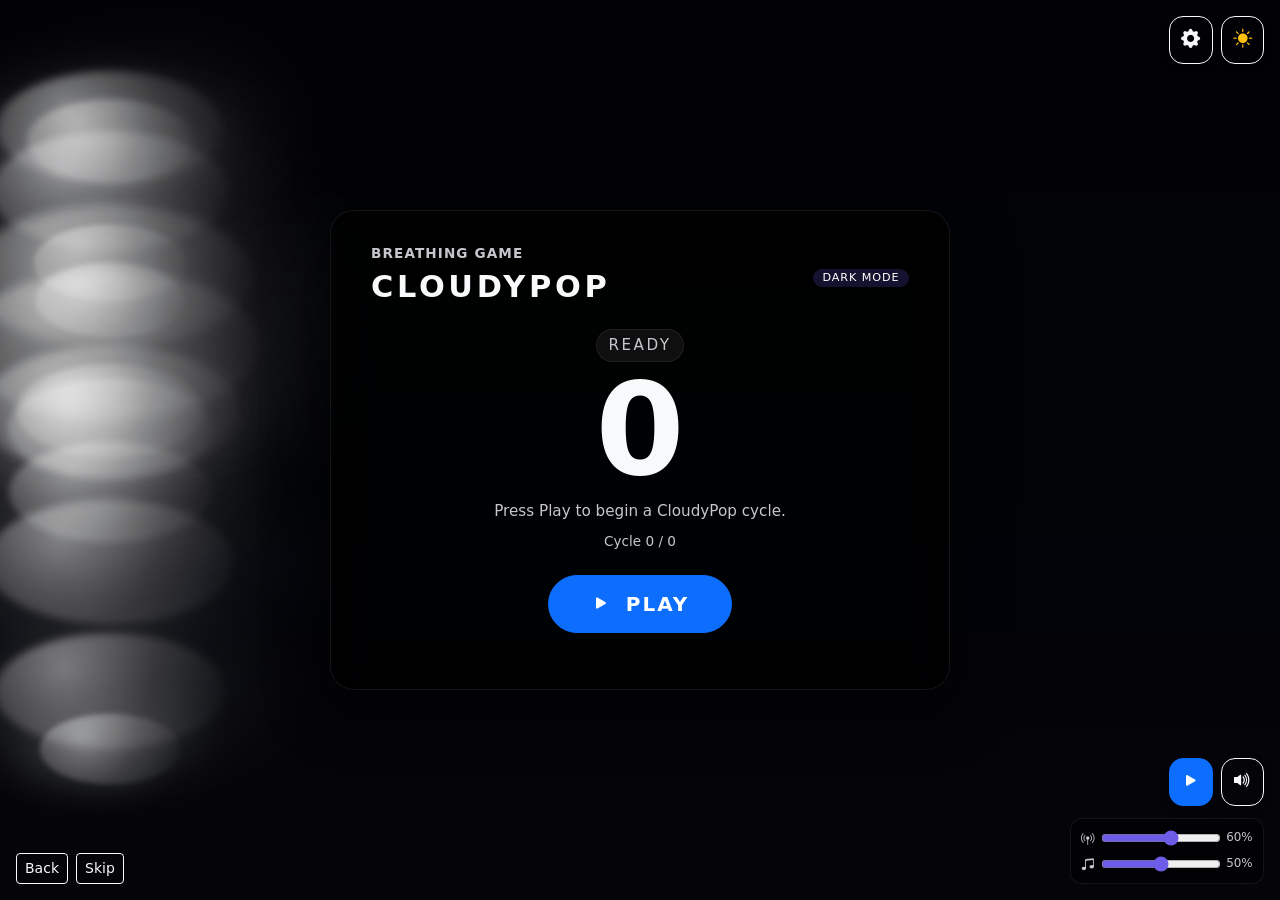
==== index.html @ 249f7a83 "Replace binary icons with SVG" ====
<!DOCTYPE html>
<html lang="en">
<head>
  <meta charset="UTF-8">
  <meta name="viewport" content="width=device-width, initial-scale=1.0">
  <meta name="theme-color" content="#0a0a0f">
  <title>CloudyPop – Breathing Game</title>
  <link rel="manifest" href="manifest.json">
  <link rel="icon" href="icons/icon.svg" type="image/svg+xml">
  <link href="https://cdn.jsdelivr.net/npm/bootstrap@5.3.3/dist/css/bootstrap.min.css" rel="stylesheet">
  <link href="https://cdn.jsdelivr.net/npm/bootstrap-icons@1.11.3/font/bootstrap-icons.css" rel="stylesheet">
  <style>
    :root {
      --bg-dark: #05060c;
      --bg-light: #f7f7fb;
      --card-dark: rgba(0, 0, 0, 0.75);
      --card-light: rgba(255, 255, 255, 0.8);
      --accent: #6c5ce7;
      --accent-soft: rgba(108, 92, 231, 0.18);
      --text-main: #f8f9fa;
      --text-muted: #c6c7ce;
      --shadow: 0 18px 60px rgba(0, 0, 0, 0.55);
      --bg-image: url('https://filebrowser-bg080ow8g44scwgksgks84k0.iconic25snaps.org/files/test/media/atl.png');
    }

    body[data-theme="light"] {
      --bg-dark: var(--bg-light);
      --card-dark: var(--card-light);
      --text-main: #0b0c0f;
      --text-muted: #4b4d56;
      --shadow: 0 18px 60px rgba(0, 0, 0, 0.15);
    }

    body {
      margin: 0;
      padding: 0;
      background: var(--bg-dark);
      color: var(--text-main);
      min-height: 100vh;
      overflow: hidden;
      font-family: system-ui, -apple-system, BlinkMacSystemFont, "Segoe UI", sans-serif;
      position: relative;
      transition: background 0.3s ease, color 0.3s ease;
    }

    body::before {
      content: "";
      position: fixed;
      inset: 0;
      background: var(--bg-dark) center/cover no-repeat;
      background-image: var(--bg-image);
      filter: saturate(1.05);
      opacity: 0.45;
      z-index: 0;
      pointer-events: none;
      transition: opacity 0.4s ease;
    }

    .scrim {
      position: fixed;
      inset: 0;
      background: linear-gradient(180deg, rgba(0, 0, 0, 0.45), rgba(0, 0, 0, 0.2));
      z-index: 1;
      pointer-events: none;
    }

    .cloud-layer { position: fixed; inset: 0; overflow: hidden; z-index: 2; pointer-events: none; }
    .cloud {
      position: absolute;
      width: 220px;
      height: 110px;
      border-radius: 50%;
      background: radial-gradient(circle at 30% 30%, #ffffffee, #ffffff66, #ffffff11);
      filter: blur(4px);
      opacity: 0.5;
      box-shadow: -40px 10px 60px #ffffff33, 40px -5px 80px #ffffff22;
      animation-name: floatCloud;
      animation-timing-function: linear;
      animation-iteration-count: infinite;
    }

    @keyframes floatCloud {
      from { transform: translateX(-30vw) translateY(var(--startY, 0)); }
      to { transform: translateX(130vw) translateY(var(--endY, 0)); }
    }

    .game-wrapper {
      position: relative;
      z-index: 5;
      min-height: 100vh;
      display: flex;
      align-items: center;
      justify-content: center;
      padding: 1.5rem;
    }

    .game-card {
      background: var(--card-dark);
      border-radius: 1.5rem;
      border: 1px solid rgba(255, 255, 255, 0.08);
      padding: 2rem 2.5rem;
      max-width: 620px;
      width: 100%;
      box-shadow: var(--shadow);
      backdrop-filter: blur(14px);
      transition: background 0.3s ease, border-color 0.3s ease, box-shadow 0.3s ease;
    }

    .game-title { font-weight: 700; letter-spacing: 0.08em; text-transform: uppercase; font-size: 0.85rem; color: var(--text-muted); }
    .game-logo { font-size: 1.9rem; font-weight: 800; letter-spacing: 0.12em; text-transform: uppercase; }

    .badge-soft { background: var(--accent-soft); color: #fff; border-radius: 999px; padding: 0.15rem 0.6rem; font-size: 0.7rem; text-transform: uppercase; letter-spacing: 0.08em; }

    .main-display { margin: 1.25rem 0 1.5rem; text-align: center; }
    .phase-label { font-size: 0.95rem; letter-spacing: 0.16em; text-transform: uppercase; color: var(--text-muted); }
    .phase-label span { display: inline-block; padding: 0.25rem 0.75rem; border-radius: 999px; background: rgba(255, 255, 255, 0.06); border: 1px solid rgba(255, 255, 255, 0.08); }
    .timer-value { font-size: 8rem; font-weight: 800; line-height: 1; margin-top: 0.2rem; }
    .status-text { font-size: 0.95rem; color: var(--text-muted); margin-top: 0.35rem; min-height: 1.4em; }
    .cycle-counter { font-size: 0.85rem; color: var(--text-muted); }

    .center-play-btn { margin-top: 1.5rem; }
    .center-play-btn .btn-lg { padding: 0.8rem 2.6rem; font-weight: 600; letter-spacing: 0.1em; text-transform: uppercase; border-radius: 999px; }

    .top-right-controls, .bottom-right-controls { position: fixed; z-index: 30; right: 1rem; display: flex; align-items: center; gap: 0.5rem; }
    .top-right-controls { top: 1rem; }
    .bottom-right-controls { bottom: 1rem; flex-direction: column; align-items: flex-end; gap: 0.75rem; }
    .bottom-buttons { display: flex; gap: 0.5rem; }
    .bottom-left-controls { position: fixed; z-index: 30; left: 1rem; bottom: 1rem; display: flex; gap: 0.5rem; }

    .icon-btn { border-radius: 14px; border-width: 1px; padding: 0.55rem 0.7rem; display: inline-flex; align-items: center; justify-content: center; font-size: 1.05rem; box-shadow: 0 4px 12px rgba(0, 0, 0, 0.15); }
    .icon-btn .bi { font-size: 1.2rem; }

    .slider-stack { display: flex; flex-direction: column; gap: 0.35rem; background: rgba(0, 0, 0, 0.35); border: 1px solid rgba(255, 255, 255, 0.08); padding: 0.55rem 0.65rem; border-radius: 12px; backdrop-filter: blur(10px); }
    .slider-row { display: flex; align-items: center; gap: 0.35rem; color: var(--text-muted); font-size: 0.85rem; }
    .slider-row input[type="range"] { width: 120px; accent-color: var(--accent); }

    .settings-label { font-size: 0.9rem; color: var(--text-muted); font-weight: 600; }
    .form-text { font-size: 0.8rem; color: var(--text-muted); }

    .section-card { border: 1px solid rgba(255, 255, 255, 0.08); border-radius: 12px; padding: 1rem; background: rgba(255, 255, 255, 0.03); }
    .section-card h6 { letter-spacing: 0.08em; text-transform: uppercase; font-size: 0.8rem; color: var(--text-muted); }

    .game-over-text { font-size: 1.2rem; font-weight: 600; margin-top: 0.5rem; }

    @media (max-width: 576px) {
      .game-card { padding: 1.5rem 1.2rem; }
      .timer-value { font-size: 5.2rem; }
      .bottom-right-controls { right: 0.5rem; bottom: 0.5rem; }
      .top-right-controls { right: 0.5rem; top: 0.5rem; }
    }
  </style>
</head>
<body data-theme="dark">
  <div class="scrim"></div>
  <div class="cloud-layer" id="cloudLayer"></div>

  <div class="top-right-controls">
    <button class="btn btn-outline-light btn-sm icon-btn" id="settingsButton" data-bs-toggle="modal" data-bs-target="#settingsModal" aria-label="Settings">
      <i class="bi bi-gear-fill"></i>
    </button>
    <button class="btn btn-outline-light btn-sm icon-btn" id="themeToggle" aria-label="Toggle theme">
      <i class="bi bi-moon-fill" id="themeToggleIcon"></i>
    </button>
  </div>

  <div class="bottom-right-controls">
    <div class="bottom-buttons">
      <button class="btn btn-primary btn-sm icon-btn" id="playPauseButton" aria-label="Play or pause">
        <i class="bi bi-play-fill" id="playPauseIcon"></i>
      </button>
      <button class="btn btn-outline-light btn-sm icon-btn" id="muteButton" aria-label="Mute">
        <i class="bi bi-volume-up-fill" id="muteIcon"></i>
      </button>
    </div>
    <div class="slider-stack">
      <div class="slider-row">
        <i class="bi bi-broadcast-pin"></i>
        <input type="range" min="0" max="100" value="60" id="sfxSlider" aria-label="Sound effects volume">
        <span class="small" id="sfxLabel">60%</span>
      </div>
      <div class="slider-row">
        <i class="bi bi-music-note-beamed"></i>
        <input type="range" min="0" max="100" value="50" id="musicSlider" aria-label="Music volume">
        <span class="small" id="musicLabel">50%</span>
      </div>
    </div>
  </div>

  <div class="bottom-left-controls">
    <button class="btn btn-outline-light btn-sm" id="backButton" aria-label="Go back">Back</button>
    <button class="btn btn-outline-light btn-sm" id="skipButton" aria-label="Skip">Skip</button>
  </div>

  <div class="game-wrapper">
    <div class="game-card">
      <div class="d-flex justify-content-between align-items-center">
        <div>
          <div class="game-title">Breathing Game</div>
          <div class="game-logo">CloudyPop</div>
        </div>
        <div class="text-end">
          <span class="badge-soft" id="themeStatus">Dark Mode</span>
        </div>
      </div>

      <div class="main-display">
        <div class="phase-label mb-1">
          <span id="phaseLabel">Ready</span>
        </div>
        <div class="timer-value" id="timerValue">0</div>
        <div class="status-text" id="statusText">Press Play to begin a CloudyPop cycle.</div>
        <div class="cycle-counter mt-2">
          Cycle <span id="cycleCurrent">0</span> / <span id="cycleTotal">0</span>
        </div>

        <div class="center-play-btn" id="centerPlayContainer">
          <button class="btn btn-primary btn-lg" id="centerPlayButton">
            <i class="bi bi-play-fill me-1"></i> Play
          </button>
        </div>

        <div id="gameOverContainer" class="mt-3 d-none text-center">
          <div class="game-over-text">Game Over – Max cycles reached.</div>
          <button class="btn btn-outline-light btn-sm mt-2" id="restartButton">
            <i class="bi bi-arrow-repeat me-1"></i> Restart
          </button>
        </div>
      </div>
    </div>
  </div>

  <div class="modal fade" id="settingsModal" tabindex="-1" aria-hidden="true">
    <div class="modal-dialog modal-dialog-centered modal-lg">
      <div class="modal-content bg-dark text-light">
        <div class="modal-header border-secondary">
          <h5 class="modal-title">
            <i class="bi bi-sliders me-2"></i> CloudyPop Settings
          </h5>
          <button type="button" class="btn-close btn-close-white" data-bs-dismiss="modal" aria-label="Close"></button>
        </div>
        <div class="modal-body">
          <form id="settingsForm" class="vstack gap-3">
            <div class="section-card">
              <h6 class="mb-3">Time Control</h6>
              <div class="row g-3">
                <div class="col-md-6">
                  <div class="settings-label mb-1">Inhale (seconds)</div>
                  <div class="d-flex align-items-center gap-2">
                    <input type="range" min="1" max="20" value="4" class="form-range" id="inhaleMin">
                    <small class="text-muted">Min: <span id="inhaleMinVal">4</span>s</small>
                  </div>
                  <div class="d-flex align-items-center gap-2">
                    <input type="range" min="1" max="30" value="6" class="form-range" id="inhaleMax">
                    <small class="text-muted">Max: <span id="inhaleMaxVal">6</span>s</small>
                  </div>
                </div>
                <div class="col-md-6">
                  <div class="settings-label mb-1">Hold (seconds)</div>
                  <div class="d-flex align-items-center gap-2">
                    <input type="range" min="1" max="20" value="4" class="form-range" id="holdMin">
                    <small class="text-muted">Min: <span id="holdMinVal">4</span>s</small>
                  </div>
                  <div class="d-flex align-items-center gap-2">
                    <input type="range" min="1" max="30" value="6" class="form-range" id="holdMax">
                    <small class="text-muted">Max: <span id="holdMaxVal">6</span>s</small>
                  </div>
                </div>
                <div class="col-md-6">
                  <div class="settings-label mb-1">Exhale (seconds)</div>
                  <div class="d-flex align-items-center gap-2">
                    <input type="range" min="1" max="30" value="4" class="form-range" id="exhaleMin">
                    <small class="text-muted">Min: <span id="exhaleMinVal">4</span>s</small>
                  </div>
                  <div class="d-flex align-items-center gap-2">
                    <input type="range" min="1" max="40" value="8" class="form-range" id="exhaleMax">
                    <small class="text-muted">Max: <span id="exhaleMaxVal">8</span>s</small>
                  </div>
                </div>
                <div class="col-md-6">
                  <div class="settings-label mb-1">Break / Rest (seconds)</div>
                  <div class="d-flex align-items-center gap-2">
                    <input type="range" min="0" max="20" value="3" class="form-range" id="breakMin">
                    <small class="text-muted">Min: <span id="breakMinVal">3</span>s</small>
                  </div>
                  <div class="d-flex align-items-center gap-2">
                    <input type="range" min="0" max="30" value="6" class="form-range" id="breakMax">
                    <small class="text-muted">Max: <span id="breakMaxVal">6</span>s</small>
                  </div>
                </div>
                <div class="col-md-6">
                  <div class="settings-label mb-1">Session start delay (seconds)</div>
                  <div class="d-flex align-items-center gap-2">
                    <input type="range" min="0" max="15" value="1" class="form-range" id="delayMin">
                    <small class="text-muted">Min: <span id="delayMinVal">1</span>s</small>
                  </div>
                  <div class="d-flex align-items-center gap-2">
                    <input type="range" min="0" max="20" value="3" class="form-range" id="delayMax">
                    <small class="text-muted">Max: <span id="delayMaxVal">3</span>s</small>
                  </div>
                </div>
              </div>
            </div>

            <div class="section-card">
              <h6 class="mb-3">Cycle Control</h6>
              <div class="settings-label mb-1">Number of cycles</div>
              <div class="d-flex align-items-center gap-2">
                <input type="range" min="1" max="30" value="5" class="form-range" id="cycles">
                <strong><span id="cyclesVal">5</span></strong>
              </div>
            </div>

            <div class="section-card">
              <h6 class="mb-3">Page Control</h6>
              <div class="row g-3">
                <div class="col-md-4">
                  <div class="settings-label mb-1">Background color</div>
                  <input type="color" class="form-control form-control-color" id="backgroundColor" value="#05060c">
                </div>
                <div class="col-md-4">
                  <div class="settings-label mb-1">Accent color</div>
                  <input type="color" class="form-control form-control-color" id="accentColor" value="#6c5ce7">
                </div>
                <div class="col-md-4">
                  <div class="settings-label mb-1">Background image URL</div>
                  <input type="url" class="form-control form-control-sm" id="backgroundImage" placeholder="https://...">
                </div>
                <div class="col-md-6">
                  <div class="settings-label mb-1">Upload background image</div>
                  <input type="file" class="form-control form-control-sm" id="backgroundUpload" accept="image/*">
                  <div class="form-text">Stores locally so your image is remembered.</div>
                </div>
                <div class="col-md-6">
                  <div class="form-check form-switch mt-4">
                    <input class="form-check-input" type="checkbox" role="switch" id="keepAwake">
                    <label class="form-check-label" for="keepAwake">Keep screen awake during play</label>
                  </div>
                </div>
              </div>
            </div>

            <div class="section-card">
              <h6 class="mb-3">Music & Audio</h6>
              <div class="row g-3">
                <div class="col-md-6">
                  <div class="settings-label mb-1">Select soundtrack</div>
                  <select class="form-select form-select-sm" id="musicSelect">
                    <option value="track1">Tech 1</option>
                    <option value="track2">Tech 2</option>
                    <option value="track3">Tech 3</option>
                    <option value="track4">Tech 4</option>
                    <option value="link">Custom link</option>
                    <option value="upload">Upload audio</option>
                  </select>
                  <div class="mt-2 d-none" id="musicLinkWrapper">
                    <input type="url" class="form-control form-control-sm" id="musicLink" placeholder="https://example.com/song.mp3">
                  </div>
                  <div class="mt-2 d-none" id="musicUploadWrapper">
                    <input type="file" class="form-control form-control-sm" id="musicUpload" accept="audio/*">
                  </div>
                </div>
                <div class="col-md-6">
                  <div class="settings-label mb-1">Volumes</div>
                  <div class="mb-2">
                    <label class="form-label small">Sound effects</label>
                    <input type="range" min="0" max="100" value="60" class="form-range" id="sfxVolume">
                  </div>
                  <div>
                    <label class="form-label small">Music</label>
                    <input type="range" min="0" max="100" value="50" class="form-range" id="musicVolume">
                  </div>
                </div>
              </div>
            </div>
          </form>
        </div>
        <div class="modal-footer border-secondary">
          <span id="settingsError" class="text-danger me-auto small"></span>
          <button type="button" class="btn btn-outline-light btn-sm" data-bs-dismiss="modal">Close</button>
          <button type="button" class="btn btn-primary btn-sm" id="saveSettingsButton">
            <i class="bi bi-check2-circle me-1"></i> Save
          </button>
        </div>
      </div>
    </div>
  </div>

  <script src="https://cdn.jsdelivr.net/npm/bootstrap@5.3.3/dist/js/bootstrap.bundle.min.js"></script>
  <script>
    const STORAGE_KEY = 'cloudyPopSettings.v2';
    const DEFAULTS = {
      inhaleMin: 4,
      inhaleMax: 6,
      holdMin: 4,
      holdMax: 6,
      exhaleMin: 4,
      exhaleMax: 8,
      breakMin: 3,
      breakMax: 6,
      delayMin: 1,
      delayMax: 3,
      cycles: 5,
      theme: 'dark',
      backgroundColor: '#05060c',
      accentColor: '#6c5ce7',
      backgroundImage: 'https://filebrowser-bg080ow8g44scwgksgks84k0.iconic25snaps.org/files/test/media/atl.png',
      musicChoice: 'track1',
      musicLink: '',
      sfxVolume: 60,
      musicVolume: 50,
      keepAwake: false
    };

    const TRACKS = {
      track1: 'https://filebrowser-bg080ow8g44scwgksgks84k0.iconic25snaps.org/files/test/media/tech1.mp3',
      track2: 'https://filebrowser-bg080ow8g44scwgksgks84k0.iconic25snaps.org/files/test/media/tech2.mp3',
      track3: 'https://filebrowser-bg080ow8g44scwgksgks84k0.iconic25snaps.org/files/test/media/tech3.mp3',
      track4: 'https://filebrowser-bg080ow8g44scwgksgks84k0.iconic25snaps.org/files/test/media/tech4.mp3'
    };

    const state = {
      isPlaying: false,
      isPaused: false,
      currentStage: null,
      currentCycle: 0,
      timeLeft: 0,
      timerId: null,
      wheelTimerId: null,
      muted: false,
      settings: { ...DEFAULTS },
      musicAudio: new Audio(),
      wakeLock: null,
      phaseHistory: []
    };

    const el = (id) => document.getElementById(id);
    const phaseLabelEl = el('phaseLabel');
    const timerValueEl = el('timerValue');
    const statusTextEl = el('statusText');
    const cycleCurrentEl = el('cycleCurrent');
    const cycleTotalEl = el('cycleTotal');
    const centerPlayContainerEl = el('centerPlayContainer');
    const centerPlayButtonEl = el('centerPlayButton');
    const gameOverContainerEl = el('gameOverContainer');
    const restartButtonEl = el('restartButton');
    const playPauseButtonEl = el('playPauseButton');
    const playPauseIconEl = el('playPauseIcon');
    const muteButtonEl = el('muteButton');
    const muteIconEl = el('muteIcon');
    const skipButtonEl = el('skipButton');
    const backButtonEl = el('backButton');
    const settingsErrorEl = el('settingsError');
    const themeToggleEl = el('themeToggle');
    const themeToggleIconEl = el('themeToggleIcon');
    const themeStatusEl = el('themeStatus');
    const sfxSliderEl = el('sfxSlider');
    const musicSliderEl = el('musicSlider');
    const sfxLabelEl = el('sfxLabel');
    const musicLabelEl = el('musicLabel');

    const inhaleMinEl = el('inhaleMin');
    const inhaleMaxEl = el('inhaleMax');
    const holdMinEl = el('holdMin');
    const holdMaxEl = el('holdMax');
    const exhaleMinEl = el('exhaleMin');
    const exhaleMaxEl = el('exhaleMax');
    const breakMinEl = el('breakMin');
    const breakMaxEl = el('breakMax');
    const delayMinEl = el('delayMin');
    const delayMaxEl = el('delayMax');
    const cyclesEl = el('cycles');
    const inhaleMinValEl = el('inhaleMinVal');
    const inhaleMaxValEl = el('inhaleMaxVal');
    const holdMinValEl = el('holdMinVal');
    const holdMaxValEl = el('holdMaxVal');
    const exhaleMinValEl = el('exhaleMinVal');
    const exhaleMaxValEl = el('exhaleMaxVal');
    const breakMinValEl = el('breakMinVal');
    const breakMaxValEl = el('breakMaxVal');
    const delayMinValEl = el('delayMinVal');
    const delayMaxValEl = el('delayMaxVal');
    const cyclesValEl = el('cyclesVal');
    const backgroundColorEl = el('backgroundColor');
    const accentColorEl = el('accentColor');
    const backgroundImageEl = el('backgroundImage');
    const backgroundUploadEl = el('backgroundUpload');
    const keepAwakeEl = el('keepAwake');
    const musicSelectEl = el('musicSelect');
    const musicLinkWrapperEl = el('musicLinkWrapper');
    const musicUploadWrapperEl = el('musicUploadWrapper');
    const musicLinkEl = el('musicLink');
    const musicUploadEl = el('musicUpload');

    const saveSettingsButtonEl = el('saveSettingsButton');

    function randint(min, max) {
      min = Math.floor(min);
      max = Math.floor(max);
      if (max < min) [min, max] = [max, min];
      return Math.floor(Math.random() * (max - min + 1)) + min;
    }

    function setPhaseLabel(text) { phaseLabelEl.textContent = text; }
    function setTimerValue(val) { timerValueEl.textContent = val; }
    function setStatus(text) { statusTextEl.textContent = text; }

    function clearTimers() {
      if (state.timerId) { clearInterval(state.timerId); state.timerId = null; }
      if (state.wheelTimerId) { clearInterval(state.wheelTimerId); state.wheelTimerId = null; }
    }

    function playBeep() {
      if (state.muted || state.settings.sfxVolume === 0) return;
      try {
        if (!playBeep.audioCtx) { playBeep.audioCtx = new (window.AudioContext || window.webkitAudioContext)(); }
        const ctx = playBeep.audioCtx;
        const osc = ctx.createOscillator();
        const gain = ctx.createGain();
        osc.type = 'square';
        osc.frequency.value = 880;
        gain.gain.value = Math.max(0.01, state.settings.sfxVolume / 100) * 0.25;
        osc.connect(gain);
        gain.connect(ctx.destination);
        osc.start();
        osc.stop(ctx.currentTime + 0.16);
      } catch (e) { console.warn('Audio error', e); }
    }

    function saveSettingsToMemory() { localStorage.setItem(STORAGE_KEY, JSON.stringify(state.settings)); }

    function loadSettingsFromMemory() {
      const raw = localStorage.getItem(STORAGE_KEY);
      if (!raw) return { ...DEFAULTS };
      try { return { ...DEFAULTS, ...JSON.parse(raw) }; }
      catch (e) { console.warn('Unable to parse settings, using defaults', e); return { ...DEFAULTS }; }
    }

    function setTheme(theme) {
      state.settings.theme = theme;
      document.body.setAttribute('data-theme', theme);
      themeToggleIconEl.className = theme === 'dark' ? 'bi bi-sun-fill text-warning' : 'bi bi-moon-fill text-dark';
      themeStatusEl.textContent = theme === 'dark' ? 'Dark Mode' : 'Light Mode';
      document.querySelector('meta[name="theme-color"]').setAttribute('content', theme === 'dark' ? '#0a0a0f' : '#f7f7fb');
    }

    function applyStyleSettings() {
      document.documentElement.style.setProperty('--accent', state.settings.accentColor);
      document.documentElement.style.setProperty('--accent-soft', state.settings.accentColor + '33');
      document.documentElement.style.setProperty('--bg-dark', state.settings.backgroundColor);
      document.documentElement.style.setProperty('--bg-image', `url('${state.settings.backgroundImage}')`);
      sfxSliderEl.value = state.settings.sfxVolume;
      musicSliderEl.value = state.settings.musicVolume;
      sfxLabelEl.textContent = state.settings.sfxVolume + '%';
      musicLabelEl.textContent = state.settings.musicVolume + '%';
      musicSelectEl.value = state.settings.musicChoice;
      musicLinkEl.value = state.settings.musicLink;
      keepAwakeEl.checked = !!state.settings.keepAwake;
      updateMusicInputs();
      setTheme(state.settings.theme);
    }

    function updateRangeLabels() {
      inhaleMinValEl.textContent = inhaleMinEl.value;
      inhaleMaxValEl.textContent = inhaleMaxEl.value;
      holdMinValEl.textContent = holdMinEl.value;
      holdMaxValEl.textContent = holdMaxEl.value;
      exhaleMinValEl.textContent = exhaleMinEl.value;
      exhaleMaxValEl.textContent = exhaleMaxEl.value;
      breakMinValEl.textContent = breakMinEl.value;
      breakMaxValEl.textContent = breakMaxEl.value;
      delayMinValEl.textContent = delayMinEl.value;
      delayMaxValEl.textContent = delayMaxEl.value;
      cyclesValEl.textContent = cyclesEl.value;
    }

    function fillFormFromSettings() {
      const s = state.settings;
      inhaleMinEl.value = s.inhaleMin; inhaleMaxEl.value = s.inhaleMax;
      holdMinEl.value = s.holdMin; holdMaxEl.value = s.holdMax;
      exhaleMinEl.value = s.exhaleMin; exhaleMaxEl.value = s.exhaleMax;
      breakMinEl.value = s.breakMin; breakMaxEl.value = s.breakMax;
      delayMinEl.value = s.delayMin; delayMaxEl.value = s.delayMax;
      cyclesEl.value = s.cycles;
      backgroundColorEl.value = s.backgroundColor;
      accentColorEl.value = s.accentColor;
      backgroundImageEl.value = s.backgroundImage.startsWith('data:') ? '' : s.backgroundImage;
      updateRangeLabels();
      sfxSliderEl.value = s.sfxVolume;
      musicSliderEl.value = s.musicVolume;
    }

    function loadSettingsFromForm() {
      const s = {
        inhaleMin: Number(inhaleMinEl.value) || 1,
        inhaleMax: Number(inhaleMaxEl.value) || 1,
        holdMin: Number(holdMinEl.value) || 1,
        holdMax: Number(holdMaxEl.value) || 1,
        exhaleMin: Number(exhaleMinEl.value) || 1,
        exhaleMax: Number(exhaleMaxEl.value) || 1,
        breakMin: Number(breakMinEl.value) || 0,
        breakMax: Number(breakMaxEl.value) || 0,
        delayMin: Number(delayMinEl.value) || 0,
        delayMax: Number(delayMaxEl.value) || 0,
        cycles: Number(cyclesEl.value) || 1,
        backgroundColor: backgroundColorEl.value || DEFAULTS.backgroundColor,
        accentColor: accentColorEl.value || DEFAULTS.accentColor,
        backgroundImage: state.settings.backgroundImage || DEFAULTS.backgroundImage,
        theme: state.settings.theme,
        musicChoice: musicSelectEl.value,
        musicLink: musicLinkEl.value,
        sfxVolume: Number(sfxSliderEl.value),
        musicVolume: Number(musicSliderEl.value),
        keepAwake: keepAwakeEl.checked,
        musicUpload: state.settings.musicUpload
      };

      const pairs = [
        ['Inhale', s.inhaleMin, s.inhaleMax],
        ['Hold', s.holdMin, s.holdMax],
        ['Exhale', s.exhaleMin, s.exhaleMax],
        ['Break', s.breakMin, s.breakMax],
        ['Delay', s.delayMin, s.delayMax]
      ];
      for (const [name, mn, mx] of pairs) {
        if (mn < 0 || mx < 0) { settingsErrorEl.textContent = name + ' values must be 0 or greater.'; return null; }
        if (mx < mn) { settingsErrorEl.textContent = name + ' max must be greater than or equal to min.'; return null; }
      }
      if (s.cycles < 1) { settingsErrorEl.textContent = 'Number of cycles must be at least 1.'; return null; }
      settingsErrorEl.textContent = '';
      return s;
    }

    function applySettings() {
      const newSettings = loadSettingsFromForm();
      if (!newSettings) return false;
      state.settings = { ...state.settings, ...newSettings };
      cycleTotalEl.textContent = state.settings.cycles;
      applyStyleSettings();
      attachMusic();
      if (state.settings.keepAwake) { requestWakeLock(); }
      else { releaseWakeLock(); }
      saveSettingsToMemory();
      return true;
    }

    function updateMusicInputs() {
      musicLinkWrapperEl.classList.toggle('d-none', musicSelectEl.value !== 'link');
      musicUploadWrapperEl.classList.toggle('d-none', musicSelectEl.value !== 'upload');
    }

    function attachMusic() {
      const choice = state.settings.musicChoice;
      let src = TRACKS[choice] || '';
      if (choice === 'link' && state.settings.musicLink) src = state.settings.musicLink;
      if (choice === 'upload' && state.settings.musicUpload) src = state.settings.musicUpload;
      state.musicAudio.src = src || '';
      state.musicAudio.loop = true;
      state.musicAudio.volume = state.settings.musicVolume / 100;
    }

    function createClouds() {
      const layer = document.getElementById('cloudLayer');
      const cloudCount = 14;
      for (let i = 0; i < cloudCount; i++) {
        const cloud = document.createElement('div');
        cloud.className = 'cloud';
        const startY = Math.random() * 80;
        const endY = startY + (Math.random() * 10 - 5);
        cloud.style.setProperty('--startY', startY + 'vh');
        cloud.style.setProperty('--endY', endY + 'vh');
        const scale = 0.6 + Math.random() * 0.8;
        cloud.style.transform = 'scale(' + scale.toFixed(2) + ')';
        cloud.style.top = startY + 'vh';
        const duration = 40 + Math.random() * 50;
        const delay = Math.random() * -60;
        cloud.style.animationDuration = duration + 's';
        cloud.style.animationDelay = delay + 's';
        layer.appendChild(cloud);
      }
    }

    function spinForRandomTime(min, max, label, doneCallback) {
      clearTimers();
      min = Math.max(0, Math.floor(min));
      max = Math.max(0, Math.floor(max));
      if (max < min) [min, max] = [max, min];
      const finalValue = randint(min, max);
      setPhaseLabel(label.toUpperCase());
      setStatus('Spinning for a random time…');
      state.wheelTimerId = setInterval(() => {
        const fake = randint(min, max);
        setTimerValue(fake + 's');
      }, 70);
      setTimeout(() => {
        clearInterval(state.wheelTimerId);
        state.wheelTimerId = null;
        setTimerValue(finalValue);
        setStatus('Locking in ' + finalValue + ' seconds.');
        setTimeout(() => { doneCallback(finalValue); }, 400);
      }, 900 + Math.random() * 1000);
    }

    function startPhase(phaseName, duration) {
      clearTimers();
      state.currentStage = phaseName;
      state.timeLeft = duration;
      state.phaseHistory.push({ phase: phaseName });
      let labelText = 'Phase';
      let statusHint = '';
      switch (phaseName) {
        case 'delay': labelText = 'Get Ready'; statusHint = 'Next cycle is about to begin.'; break;
        case 'inhale': labelText = 'Inhale'; statusHint = 'Slow deep breath in…'; break;
        case 'hold': labelText = 'Hold'; statusHint = 'Hold gently, stay relaxed.'; break;
        case 'exhale': labelText = 'Exhale'; statusHint = 'Breathe out smoothly.'; break;
        case 'break': labelText = 'Break'; statusHint = 'Rest and drift with the clouds.'; break;
      }
      setPhaseLabel(labelText.toUpperCase());
      setTimerValue(state.timeLeft);
      setStatus(statusHint);
      playBeep();
      state.timerId = setInterval(() => {
        if (!state.isPlaying || state.isPaused) return;
        state.timeLeft -= 1;
        if (state.timeLeft < 0) state.timeLeft = 0;
        setTimerValue(state.timeLeft);
        if (state.timeLeft <= 0) {
          clearInterval(state.timerId);
          state.timerId = null;
          advancePhase();
        }
      }, 1000);
    }

    function advancePhase() {
      const s = state.settings;
      const stage = state.currentStage;
      if (!state.isPlaying) return;
      if (stage === 'delay') {
        spinForRandomTime(s.inhaleMin, s.inhaleMax, 'Inhale', (v) => startPhase('inhale', v));
      } else if (stage === 'inhale') {
        spinForRandomTime(s.holdMin, s.holdMax, 'Hold', (v) => startPhase('hold', v));
      } else if (stage === 'hold') {
        spinForRandomTime(s.exhaleMin, s.exhaleMax, 'Exhale', (v) => startPhase('exhale', v));
      } else if (stage === 'exhale') {
        if (s.breakMax > 0) {
          spinForRandomTime(s.breakMin, s.breakMax, 'Break', (v) => {
            if (v === 0) { startNextCycleOrEnd(); }
            else { startPhase('break', v); }
          });
        } else { startNextCycleOrEnd(); }
      } else if (stage === 'break') {
        startNextCycleOrEnd();
      } else {
        startNextCycleOrEnd();
      }
    }

    function startNextCycleOrEnd() {
      const s = state.settings;
      if (state.currentCycle >= s.cycles) { endGame(); return; }
      state.currentCycle += 1;
      cycleCurrentEl.textContent = state.currentCycle;
      if (s.delayMax > 0) {
        spinForRandomTime(s.delayMin, s.delayMax, 'Get Ready', (v) => startPhase('delay', v));
      } else {
        spinForRandomTime(s.inhaleMin, s.inhaleMax, 'Inhale', (v) => startPhase('inhale', v));
      }
    }

    function startGame() {
      if (!applySettings()) return;
      clearTimers();
      state.isPlaying = true;
      state.isPaused = false;
      state.currentCycle = 0;
      state.currentStage = null;
      state.phaseHistory = [];
      gameOverContainerEl.classList.add('d-none');
      centerPlayContainerEl.classList.add('d-none');
      cycleTotalEl.textContent = state.settings.cycles;
      cycleCurrentEl.textContent = 0;
      setStatus('Spinning up your first CloudyPop cycle…');
      setTimerValue('—');
      setPhaseLabel('READY');
      updatePlayPauseButton();
      startMusic();
      startNextCycleOrEnd();
    }

    function pauseGame() {
      if (!state.isPlaying) return;
      state.isPaused = true;
      setStatus('Paused. Press Play to resume.');
      state.musicAudio.pause();
      updatePlayPauseButton();
    }

    function resumeGame() {
      if (!state.isPlaying) return;
      state.isPaused = false;
      setStatus('Back in the clouds.');
      startMusic();
      updatePlayPauseButton();
    }

    function endGame() {
      clearTimers();
      state.isPlaying = false;
      state.isPaused = false;
      setPhaseLabel('GAME OVER');
      setStatus('You finished all your CloudyPop cycles.');
      setTimerValue('0');
      gameOverContainerEl.classList.remove('d-none');
      centerPlayContainerEl.classList.remove('d-none');
      state.musicAudio.pause();
      updatePlayPauseButton();
    }

    function updatePlayPauseButton() {
      if (!state.isPlaying || state.isPaused) {
        playPauseIconEl.className = 'bi bi-play-fill';
        playPauseButtonEl.classList.remove('btn-outline-light');
        playPauseButtonEl.classList.add('btn-primary');
      } else {
        playPauseIconEl.className = 'bi bi-pause-fill';
        playPauseButtonEl.classList.add('btn-outline-light');
      }
    }

    function skipPhase() {
      if (!state.isPlaying) { startGame(); return; }
      if (state.currentStage === 'break' && state.currentCycle >= state.settings.cycles) {
        startGame();
        return;
      }
      advancePhase();
    }

    function goBackPhase() {
      if (!state.isPlaying) { startGame(); return; }
      const order = ['delay', 'inhale', 'hold', 'exhale', 'break'];
      const idx = order.indexOf(state.currentStage);
      const s = state.settings;
      if (idx <= 0) {
        const dur = Math.max(1, randint(s.breakMin, s.breakMax));
        startPhase('break', dur);
        return;
      }
      const prevStage = order[idx - 1];
      let range = [s.delayMin, s.delayMax];
      if (prevStage === 'inhale') range = [s.inhaleMin, s.inhaleMax];
      if (prevStage === 'hold') range = [s.holdMin, s.holdMax];
      if (prevStage === 'exhale') range = [s.exhaleMin, s.exhaleMax];
      if (prevStage === 'break') range = [s.breakMin, s.breakMax];
      spinForRandomTime(range[0], range[1], prevStage, (v) => startPhase(prevStage, v));
    }

    function startMusic() {
      state.musicAudio.volume = state.settings.musicVolume / 100;
      if (!state.muted && state.musicAudio.src) {
        state.musicAudio.play().catch(() => {});
      }
    }

    function requestWakeLock() {
      if ('wakeLock' in navigator) {
        navigator.wakeLock.request('screen').then((lock) => {
          state.wakeLock = lock;
          lock.addEventListener('release', () => { if (state.settings.keepAwake) requestWakeLock(); });
        }).catch((err) => console.warn('Wake lock failed', err));
      }
    }

    function releaseWakeLock() {
      if (state.wakeLock) { state.wakeLock.release(); state.wakeLock = null; }
    }

    function registerServiceWorker() {
      if ('serviceWorker' in navigator) {
        navigator.serviceWorker.register('sw.js').catch((err) => console.warn('SW registration failed', err));
      }
    }

    function handleBackgroundUpload(file) {
      if (!file) return;
      const reader = new FileReader();
      reader.onload = (e) => {
        state.settings.backgroundImage = e.target.result;
        document.documentElement.style.setProperty('--bg-image', `url('${state.settings.backgroundImage}')`);
        saveSettingsToMemory();
      };
      reader.readAsDataURL(file);
    }

    function handleMusicUpload(file) {
      if (!file) return;
      const reader = new FileReader();
      reader.onload = (e) => {
        state.settings.musicUpload = e.target.result;
        state.settings.musicChoice = 'upload';
        musicSelectEl.value = 'upload';
        attachMusic();
        startMusic();
        saveSettingsToMemory();
      };
      reader.readAsDataURL(file);
    }

    function bindEvents() {
      [inhaleMinEl, inhaleMaxEl, holdMinEl, holdMaxEl, exhaleMinEl, exhaleMaxEl, breakMinEl, breakMaxEl, delayMinEl, delayMaxEl, cyclesEl].forEach((input) => {
        input.addEventListener('input', updateRangeLabels);
      });

      centerPlayButtonEl.addEventListener('click', startGame);
      restartButtonEl.addEventListener('click', startGame);
      playPauseButtonEl.addEventListener('click', () => {
        if (!state.isPlaying) startGame();
        else if (state.isPaused) resumeGame();
        else pauseGame();
      });
      skipButtonEl.addEventListener('click', skipPhase);
      backButtonEl.addEventListener('click', goBackPhase);

      muteButtonEl.addEventListener('click', () => {
        state.muted = !state.muted;
        muteIconEl.className = state.muted ? 'bi bi-volume-mute-fill' : 'bi bi-volume-up-fill';
        if (state.muted) state.musicAudio.pause(); else startMusic();
      });

      sfxSliderEl.addEventListener('input', () => {
        state.settings.sfxVolume = Number(sfxSliderEl.value);
        sfxLabelEl.textContent = state.settings.sfxVolume + '%';
        saveSettingsToMemory();
      });
      musicSliderEl.addEventListener('input', () => {
        state.settings.musicVolume = Number(musicSliderEl.value);
        musicLabelEl.textContent = state.settings.musicVolume + '%';
        state.musicAudio.volume = state.settings.musicVolume / 100;
        saveSettingsToMemory();
      });

      themeToggleEl.addEventListener('click', () => {
        const next = state.settings.theme === 'dark' ? 'light' : 'dark';
        setTheme(next);
        saveSettingsToMemory();
      });

      backgroundImageEl.addEventListener('change', () => {
        if (backgroundImageEl.value) {
          state.settings.backgroundImage = backgroundImageEl.value;
          document.documentElement.style.setProperty('--bg-image', `url('${state.settings.backgroundImage}')`);
          saveSettingsToMemory();
        }
      });
      backgroundUploadEl.addEventListener('change', (e) => handleBackgroundUpload(e.target.files[0]));

      musicSelectEl.addEventListener('change', () => {
        updateMusicInputs();
        state.settings.musicChoice = musicSelectEl.value;
        if (musicSelectEl.value !== 'upload') state.settings.musicUpload = undefined;
        if (musicSelectEl.value !== 'link') state.settings.musicLink = '';
        attachMusic();
        startMusic();
        saveSettingsToMemory();
      });
      musicLinkEl.addEventListener('change', () => {
        state.settings.musicLink = musicLinkEl.value;
        attachMusic();
        startMusic();
        saveSettingsToMemory();
      });
      musicUploadEl.addEventListener('change', (e) => handleMusicUpload(e.target.files[0]));

      accentColorEl.addEventListener('input', () => {
        state.settings.accentColor = accentColorEl.value;
        applyStyleSettings();
        saveSettingsToMemory();
      });
      backgroundColorEl.addEventListener('input', () => {
        state.settings.backgroundColor = backgroundColorEl.value;
        applyStyleSettings();
        saveSettingsToMemory();
      });

      keepAwakeEl.addEventListener('change', () => {
        state.settings.keepAwake = keepAwakeEl.checked;
        if (state.settings.keepAwake) requestWakeLock(); else releaseWakeLock();
        saveSettingsToMemory();
      });

      saveSettingsButtonEl.addEventListener('click', () => {
        if (applySettings()) {
          const modalEl = document.getElementById('settingsModal');
          const modal = bootstrap.Modal.getInstance(modalEl);
          if (modal) modal.hide();
        }
      });

      document.addEventListener('visibilitychange', () => {
        if (document.visibilityState === 'visible' && state.settings.keepAwake) { requestWakeLock(); }
      });
    }

    function init() {
      state.settings = loadSettingsFromMemory();
      createClouds();
      applyStyleSettings();
      fillFormFromSettings();
      updateRangeLabels();
      attachMusic();
      setPhaseLabel('READY');
      setTimerValue('0');
      setStatus('Press Play to begin a CloudyPop cycle.');
      registerServiceWorker();
      bindEvents();
    }

    window.addEventListener('DOMContentLoaded', init);
  </script>
</body>
</html>
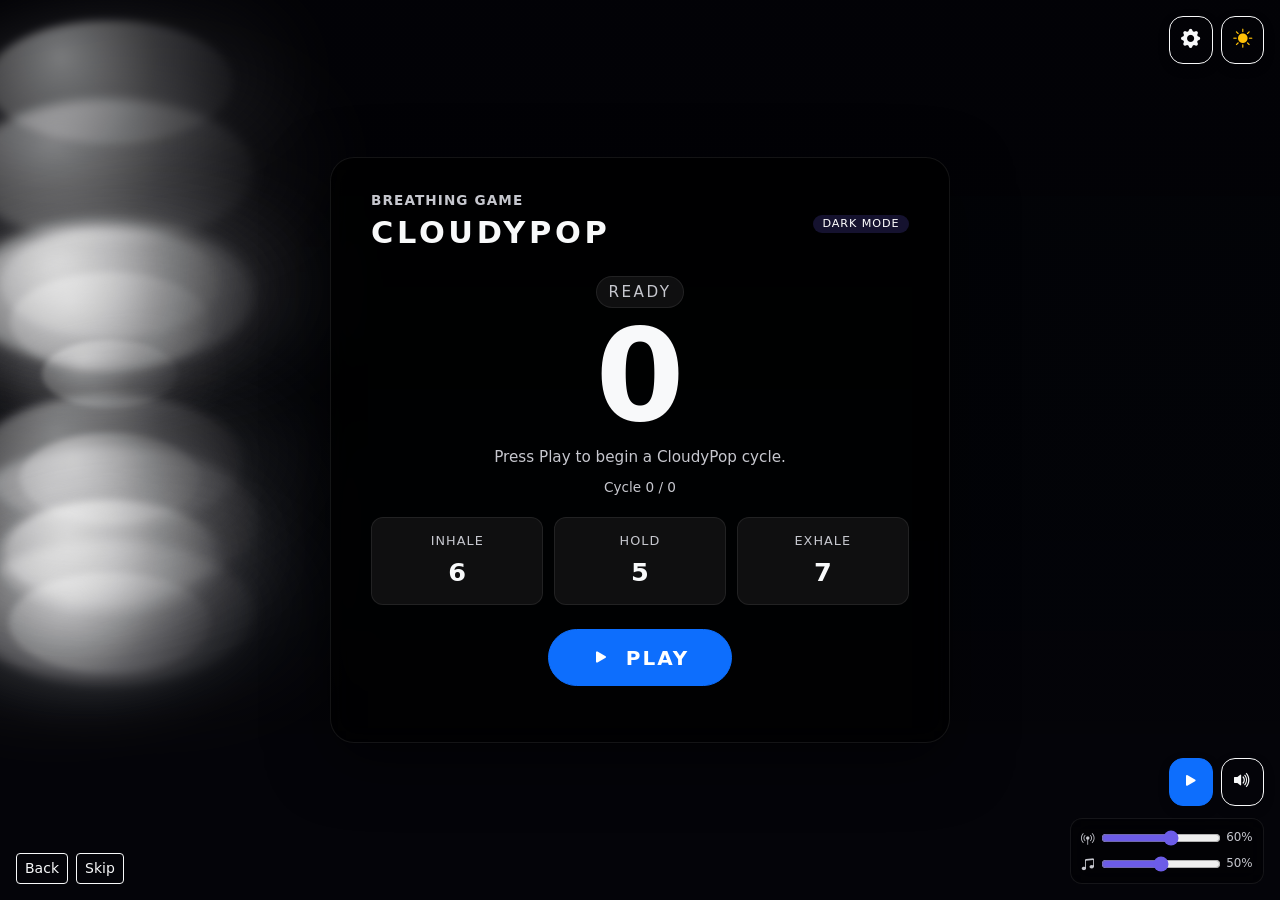
==== commit 50498442: "Fix settings panel and breathing cycle flow" ====
--- a/index.html
+++ b/index.html
@@ -121,6 +121,15 @@
     .center-play-btn { margin-top: 1.5rem; }
     .center-play-btn .btn-lg { padding: 0.8rem 2.6rem; font-weight: 600; letter-spacing: 0.1em; text-transform: uppercase; border-radius: 999px; }
 
+    .phase-preview { display: grid; grid-template-columns: repeat(auto-fit, minmax(120px, 1fr)); gap: 0.65rem; margin-top: 1.25rem; }
+    .preview-box { background: rgba(255, 255, 255, 0.06); border: 1px solid rgba(255, 255, 255, 0.08); border-radius: 12px; padding: 0.8rem; text-align: center; transition: transform 0.25s ease, border-color 0.25s ease, background 0.25s ease; }
+    .preview-box .label { font-size: 0.8rem; letter-spacing: 0.08em; text-transform: uppercase; color: var(--text-muted); }
+    .preview-box .value { font-size: 1.6rem; font-weight: 700; margin-top: 0.15rem; }
+    .preview-box.active { transform: scale(1.1); border-color: var(--accent); background: rgba(108, 92, 231, 0.12); }
+    .preview-box.selecting { animation: pulse 0.5s ease-in-out infinite alternate; }
+
+    @keyframes pulse { from { transform: scale(1); } to { transform: scale(1.05); } }
+
     .top-right-controls, .bottom-right-controls { position: fixed; z-index: 30; right: 1rem; display: flex; align-items: center; gap: 0.5rem; }
     .top-right-controls { top: 1rem; }
     .bottom-right-controls { bottom: 1rem; flex-direction: column; align-items: flex-end; gap: 0.75rem; }
@@ -213,6 +222,21 @@
           Cycle <span id="cycleCurrent">0</span> / <span id="cycleTotal">0</span>
         </div>
 
+        <div class="phase-preview" id="phasePreview">
+          <div class="preview-box" data-phase="inhale">
+            <div class="label">Inhale</div>
+            <div class="value" id="previewInhale">—</div>
+          </div>
+          <div class="preview-box" data-phase="hold">
+            <div class="label">Hold</div>
+            <div class="value" id="previewHold">—</div>
+          </div>
+          <div class="preview-box" data-phase="exhale">
+            <div class="label">Exhale</div>
+            <div class="value" id="previewExhale">—</div>
+          </div>
+        </div>
+
         <div class="center-play-btn" id="centerPlayContainer">
           <button class="btn btn-primary btn-lg" id="centerPlayButton">
             <i class="bi bi-play-fill me-1"></i> Play
@@ -246,34 +270,34 @@
                 <div class="col-md-6">
                   <div class="settings-label mb-1">Inhale (seconds)</div>
                   <div class="d-flex align-items-center gap-2">
-                    <input type="range" min="1" max="20" value="4" class="form-range" id="inhaleMin">
-                    <small class="text-muted">Min: <span id="inhaleMinVal">4</span>s</small>
-                  </div>
-                  <div class="d-flex align-items-center gap-2">
-                    <input type="range" min="1" max="30" value="6" class="form-range" id="inhaleMax">
-                    <small class="text-muted">Max: <span id="inhaleMaxVal">6</span>s</small>
+                    <input type="number" min="0" max="30" value="4" class="form-control form-control-sm" id="inhaleMin" aria-label="Inhale minimum">
+                    <small class="text-muted">Min (0–30)</small>
+                  </div>
+                  <div class="d-flex align-items-center gap-2 mt-2">
+                    <input type="number" min="0" max="30" value="6" class="form-control form-control-sm" id="inhaleMax" aria-label="Inhale maximum">
+                    <small class="text-muted">Max (0–30)</small>
                   </div>
                 </div>
                 <div class="col-md-6">
                   <div class="settings-label mb-1">Hold (seconds)</div>
                   <div class="d-flex align-items-center gap-2">
-                    <input type="range" min="1" max="20" value="4" class="form-range" id="holdMin">
-                    <small class="text-muted">Min: <span id="holdMinVal">4</span>s</small>
-                  </div>
-                  <div class="d-flex align-items-center gap-2">
-                    <input type="range" min="1" max="30" value="6" class="form-range" id="holdMax">
-                    <small class="text-muted">Max: <span id="holdMaxVal">6</span>s</small>
+                    <input type="number" min="0" max="30" value="4" class="form-control form-control-sm" id="holdMin" aria-label="Hold minimum">
+                    <small class="text-muted">Min (0–30)</small>
+                  </div>
+                  <div class="d-flex align-items-center gap-2 mt-2">
+                    <input type="number" min="0" max="30" value="6" class="form-control form-control-sm" id="holdMax" aria-label="Hold maximum">
+                    <small class="text-muted">Max (0–30)</small>
                   </div>
                 </div>
                 <div class="col-md-6">
                   <div class="settings-label mb-1">Exhale (seconds)</div>
                   <div class="d-flex align-items-center gap-2">
-                    <input type="range" min="1" max="30" value="4" class="form-range" id="exhaleMin">
-                    <small class="text-muted">Min: <span id="exhaleMinVal">4</span>s</small>
-                  </div>
-                  <div class="d-flex align-items-center gap-2">
-                    <input type="range" min="1" max="40" value="8" class="form-range" id="exhaleMax">
-                    <small class="text-muted">Max: <span id="exhaleMaxVal">8</span>s</small>
+                    <input type="number" min="0" max="30" value="4" class="form-control form-control-sm" id="exhaleMin" aria-label="Exhale minimum">
+                    <small class="text-muted">Min (0–30)</small>
+                  </div>
+                  <div class="d-flex align-items-center gap-2 mt-2">
+                    <input type="number" min="0" max="30" value="8" class="form-control form-control-sm" id="exhaleMax" aria-label="Exhale maximum">
+                    <small class="text-muted">Max (0–30)</small>
                   </div>
                 </div>
                 <div class="col-md-6">
@@ -425,12 +449,12 @@
       currentCycle: 0,
       timeLeft: 0,
       timerId: null,
-      wheelTimerId: null,
       muted: false,
       settings: { ...DEFAULTS },
       musicAudio: new Audio(),
       wakeLock: null,
-      phaseHistory: []
+      phaseHistory: [],
+      pendingDurations: { inhale: 0, hold: 0, exhale: 0 }
     };
 
     const el = (id) => document.getElementById(id);
@@ -469,12 +493,6 @@
     const delayMinEl = el('delayMin');
     const delayMaxEl = el('delayMax');
     const cyclesEl = el('cycles');
-    const inhaleMinValEl = el('inhaleMinVal');
-    const inhaleMaxValEl = el('inhaleMaxVal');
-    const holdMinValEl = el('holdMinVal');
-    const holdMaxValEl = el('holdMaxVal');
-    const exhaleMinValEl = el('exhaleMinVal');
-    const exhaleMaxValEl = el('exhaleMaxVal');
     const breakMinValEl = el('breakMinVal');
     const breakMaxValEl = el('breakMaxVal');
     const delayMinValEl = el('delayMinVal');
@@ -491,6 +509,11 @@
     const musicLinkEl = el('musicLink');
     const musicUploadEl = el('musicUpload');
 
+    const previewInhaleEl = el('previewInhale');
+    const previewHoldEl = el('previewHold');
+    const previewExhaleEl = el('previewExhale');
+    const previewBoxes = document.querySelectorAll('.preview-box');
+
     const saveSettingsButtonEl = el('saveSettingsButton');
 
     function randint(min, max) {
@@ -504,9 +527,23 @@
     function setTimerValue(val) { timerValueEl.textContent = val; }
     function setStatus(text) { statusTextEl.textContent = text; }
 
+    function setPreviewValues(durations) {
+      if (!durations) return;
+      previewInhaleEl.textContent = durations.inhale ?? '—';
+      previewHoldEl.textContent = durations.hold ?? '—';
+      previewExhaleEl.textContent = durations.exhale ?? '—';
+    }
+
+    function setActivePreview(phase) {
+      previewBoxes.forEach((box) => {
+        const isActive = box.dataset.phase === phase;
+        box.classList.toggle('active', isActive);
+        if (!phase) { box.classList.remove('active'); }
+      });
+    }
+
     function clearTimers() {
-      if (state.timerId) { clearInterval(state.timerId); state.timerId = null; }
-      if (state.wheelTimerId) { clearInterval(state.wheelTimerId); state.wheelTimerId = null; }
+      if (state.timerId) { clearInterval(state.timerId); clearTimeout(state.timerId); state.timerId = null; }
     }
 
     function playBeep() {
@@ -560,12 +597,6 @@
     }
 
     function updateRangeLabels() {
-      inhaleMinValEl.textContent = inhaleMinEl.value;
-      inhaleMaxValEl.textContent = inhaleMaxEl.value;
-      holdMinValEl.textContent = holdMinEl.value;
-      holdMaxValEl.textContent = holdMaxEl.value;
-      exhaleMinValEl.textContent = exhaleMinEl.value;
-      exhaleMaxValEl.textContent = exhaleMaxEl.value;
       breakMinValEl.textContent = breakMinEl.value;
       breakMaxValEl.textContent = breakMaxEl.value;
       delayMinValEl.textContent = delayMinEl.value;
@@ -590,21 +621,22 @@
     }
 
     function loadSettingsFromForm() {
+      const clamp = (v) => Math.min(30, Math.max(0, Number(v) || 0));
       const s = {
-        inhaleMin: Number(inhaleMinEl.value) || 1,
-        inhaleMax: Number(inhaleMaxEl.value) || 1,
-        holdMin: Number(holdMinEl.value) || 1,
-        holdMax: Number(holdMaxEl.value) || 1,
-        exhaleMin: Number(exhaleMinEl.value) || 1,
-        exhaleMax: Number(exhaleMaxEl.value) || 1,
-        breakMin: Number(breakMinEl.value) || 0,
-        breakMax: Number(breakMaxEl.value) || 0,
-        delayMin: Number(delayMinEl.value) || 0,
-        delayMax: Number(delayMaxEl.value) || 0,
-        cycles: Number(cyclesEl.value) || 1,
+        inhaleMin: clamp(inhaleMinEl.value),
+        inhaleMax: clamp(inhaleMaxEl.value),
+        holdMin: clamp(holdMinEl.value),
+        holdMax: clamp(holdMaxEl.value),
+        exhaleMin: clamp(exhaleMinEl.value),
+        exhaleMax: clamp(exhaleMaxEl.value),
+        breakMin: Math.max(0, Number(breakMinEl.value) || 0),
+        breakMax: Math.max(0, Number(breakMaxEl.value) || 0),
+        delayMin: Math.max(0, Number(delayMinEl.value) || 0),
+        delayMax: Math.max(0, Number(delayMaxEl.value) || 0),
+        cycles: Math.max(1, Number(cyclesEl.value) || 1),
         backgroundColor: backgroundColorEl.value || DEFAULTS.backgroundColor,
         accentColor: accentColorEl.value || DEFAULTS.accentColor,
-        backgroundImage: state.settings.backgroundImage || DEFAULTS.backgroundImage,
+        backgroundImage: backgroundImageEl.value || state.settings.backgroundImage || DEFAULTS.backgroundImage,
         theme: state.settings.theme,
         musicChoice: musicSelectEl.value,
         musicLink: musicLinkEl.value,
@@ -639,6 +671,7 @@
       attachMusic();
       if (state.settings.keepAwake) { requestWakeLock(); }
       else { releaseWakeLock(); }
+      if (!state.isPlaying) { generatePhaseDurations(); }
       saveSettingsToMemory();
       return true;
     }
@@ -679,27 +712,6 @@
       }
     }
 
-    function spinForRandomTime(min, max, label, doneCallback) {
-      clearTimers();
-      min = Math.max(0, Math.floor(min));
-      max = Math.max(0, Math.floor(max));
-      if (max < min) [min, max] = [max, min];
-      const finalValue = randint(min, max);
-      setPhaseLabel(label.toUpperCase());
-      setStatus('Spinning for a random time…');
-      state.wheelTimerId = setInterval(() => {
-        const fake = randint(min, max);
-        setTimerValue(fake + 's');
-      }, 70);
-      setTimeout(() => {
-        clearInterval(state.wheelTimerId);
-        state.wheelTimerId = null;
-        setTimerValue(finalValue);
-        setStatus('Locking in ' + finalValue + ' seconds.');
-        setTimeout(() => { doneCallback(finalValue); }, 400);
-      }, 900 + Math.random() * 1000);
-    }
-
     function startPhase(phaseName, duration) {
       clearTimers();
       state.currentStage = phaseName;
@@ -708,6 +720,8 @@
       let labelText = 'Phase';
       let statusHint = '';
       switch (phaseName) {
+        case 'startup': labelText = 'Start Warning'; statusHint = 'Final warning before the race begins.'; break;
+        case 'dramatic': labelText = 'Selecting'; statusHint = 'Locking in random timers…'; break;
         case 'delay': labelText = 'Get Ready'; statusHint = 'Next cycle is about to begin.'; break;
         case 'inhale': labelText = 'Inhale'; statusHint = 'Slow deep breath in…'; break;
         case 'hold': labelText = 'Hold'; statusHint = 'Hold gently, stay relaxed.'; break;
@@ -717,6 +731,7 @@
       setPhaseLabel(labelText.toUpperCase());
       setTimerValue(state.timeLeft);
       setStatus(statusHint);
+      setActivePreview(['inhale','hold','exhale'].includes(phaseName) ? phaseName : null);
       playBeep();
       state.timerId = setInterval(() => {
         if (!state.isPlaying || state.isPaused) return;
@@ -724,6 +739,7 @@
         if (state.timeLeft < 0) state.timeLeft = 0;
         setTimerValue(state.timeLeft);
         if (state.timeLeft <= 0) {
+          playBeep();
           clearInterval(state.timerId);
           state.timerId = null;
           advancePhase();
@@ -731,28 +747,61 @@
       }, 1000);
     }
 
+    function runDramaticSequence(doneCallback) {
+      clearTimers();
+      state.currentStage = 'dramatic';
+      setPhaseLabel('SELECTING');
+      setStatus('Dramatic sequence underway…');
+      setTimerValue('…');
+      previewBoxes.forEach((box) => box.classList.add('selecting'));
+      setActivePreview(null);
+      setPreviewValues({ inhale: '?', hold: '?', exhale: '?' });
+      const duration = 2000 + Math.random() * 1000;
+      state.timerId = setTimeout(() => {
+        previewBoxes.forEach((box) => box.classList.remove('selecting'));
+        setPreviewValues(state.pendingDurations);
+        playBeep();
+        state.timerId = null;
+        doneCallback();
+      }, duration);
+    }
+
+    function startStartupWarning() {
+      startPhase('startup', 5);
+    }
+
+    function generatePhaseDurations() {
+      const s = state.settings;
+      state.pendingDurations = {
+        inhale: randint(s.inhaleMin, s.inhaleMax),
+        hold: randint(s.holdMin, s.holdMax),
+        exhale: randint(s.exhaleMin, s.exhaleMax)
+      };
+      setPreviewValues(state.pendingDurations);
+    }
+
+    function startBreakOrNext() {
+      const s = state.settings;
+      if (s.breakMax > 0) {
+        const breakDuration = randint(s.breakMin, s.breakMax);
+        if (breakDuration === 0) { startNextCycleOrEnd(); }
+        else { startPhase('break', breakDuration); }
+      } else {
+        startNextCycleOrEnd();
+      }
+    }
+
     function advancePhase() {
       const s = state.settings;
       const stage = state.currentStage;
       if (!state.isPlaying) return;
-      if (stage === 'delay') {
-        spinForRandomTime(s.inhaleMin, s.inhaleMax, 'Inhale', (v) => startPhase('inhale', v));
-      } else if (stage === 'inhale') {
-        spinForRandomTime(s.holdMin, s.holdMax, 'Hold', (v) => startPhase('hold', v));
-      } else if (stage === 'hold') {
-        spinForRandomTime(s.exhaleMin, s.exhaleMax, 'Exhale', (v) => startPhase('exhale', v));
-      } else if (stage === 'exhale') {
-        if (s.breakMax > 0) {
-          spinForRandomTime(s.breakMin, s.breakMax, 'Break', (v) => {
-            if (v === 0) { startNextCycleOrEnd(); }
-            else { startPhase('break', v); }
-          });
-        } else { startNextCycleOrEnd(); }
-      } else if (stage === 'break') {
-        startNextCycleOrEnd();
-      } else {
-        startNextCycleOrEnd();
-      }
+      if (stage === 'startup') { runDramaticSequence(() => startPhase('inhale', state.pendingDurations.inhale)); }
+      else if (stage === 'dramatic') { startPhase('inhale', state.pendingDurations.inhale); }
+      else if (stage === 'inhale') { startPhase('hold', state.pendingDurations.hold); }
+      else if (stage === 'hold') { startPhase('exhale', state.pendingDurations.exhale); }
+      else if (stage === 'exhale') { startBreakOrNext(); }
+      else if (stage === 'break') { startNextCycleOrEnd(); }
+      else { startNextCycleOrEnd(); }
     }
 
     function startNextCycleOrEnd() {
@@ -760,11 +809,8 @@
       if (state.currentCycle >= s.cycles) { endGame(); return; }
       state.currentCycle += 1;
       cycleCurrentEl.textContent = state.currentCycle;
-      if (s.delayMax > 0) {
-        spinForRandomTime(s.delayMin, s.delayMax, 'Get Ready', (v) => startPhase('delay', v));
-      } else {
-        spinForRandomTime(s.inhaleMin, s.inhaleMax, 'Inhale', (v) => startPhase('inhale', v));
-      }
+      generatePhaseDurations();
+      startStartupWarning();
     }
 
     function startGame() {
@@ -782,6 +828,8 @@
       setStatus('Spinning up your first CloudyPop cycle…');
       setTimerValue('—');
       setPhaseLabel('READY');
+      setActivePreview(null);
+      previewBoxes.forEach((box) => box.classList.remove('selecting'));
       updatePlayPauseButton();
       startMusic();
       startNextCycleOrEnd();
@@ -838,21 +886,22 @@
 
     function goBackPhase() {
       if (!state.isPlaying) { startGame(); return; }
-      const order = ['delay', 'inhale', 'hold', 'exhale', 'break'];
-      const idx = order.indexOf(state.currentStage);
-      const s = state.settings;
-      if (idx <= 0) {
-        const dur = Math.max(1, randint(s.breakMin, s.breakMax));
-        startPhase('break', dur);
-        return;
+      switch (state.currentStage) {
+        case 'inhale':
+          startStartupWarning();
+          break;
+        case 'hold':
+          startPhase('inhale', state.pendingDurations.inhale);
+          break;
+        case 'exhale':
+          startPhase('hold', state.pendingDurations.hold);
+          break;
+        case 'break':
+          startPhase('exhale', state.pendingDurations.exhale);
+          break;
+        default:
+          startStartupWarning();
       }
-      const prevStage = order[idx - 1];
-      let range = [s.delayMin, s.delayMax];
-      if (prevStage === 'inhale') range = [s.inhaleMin, s.inhaleMax];
-      if (prevStage === 'hold') range = [s.holdMin, s.holdMax];
-      if (prevStage === 'exhale') range = [s.exhaleMin, s.exhaleMax];
-      if (prevStage === 'break') range = [s.breakMin, s.breakMax];
-      spinForRandomTime(range[0], range[1], prevStage, (v) => startPhase(prevStage, v));
     }
 
     function startMusic() {
@@ -1007,6 +1056,7 @@
       applyStyleSettings();
       fillFormFromSettings();
       updateRangeLabels();
+      generatePhaseDurations();
       attachMusic();
       setPhaseLabel('READY');
       setTimerValue('0');
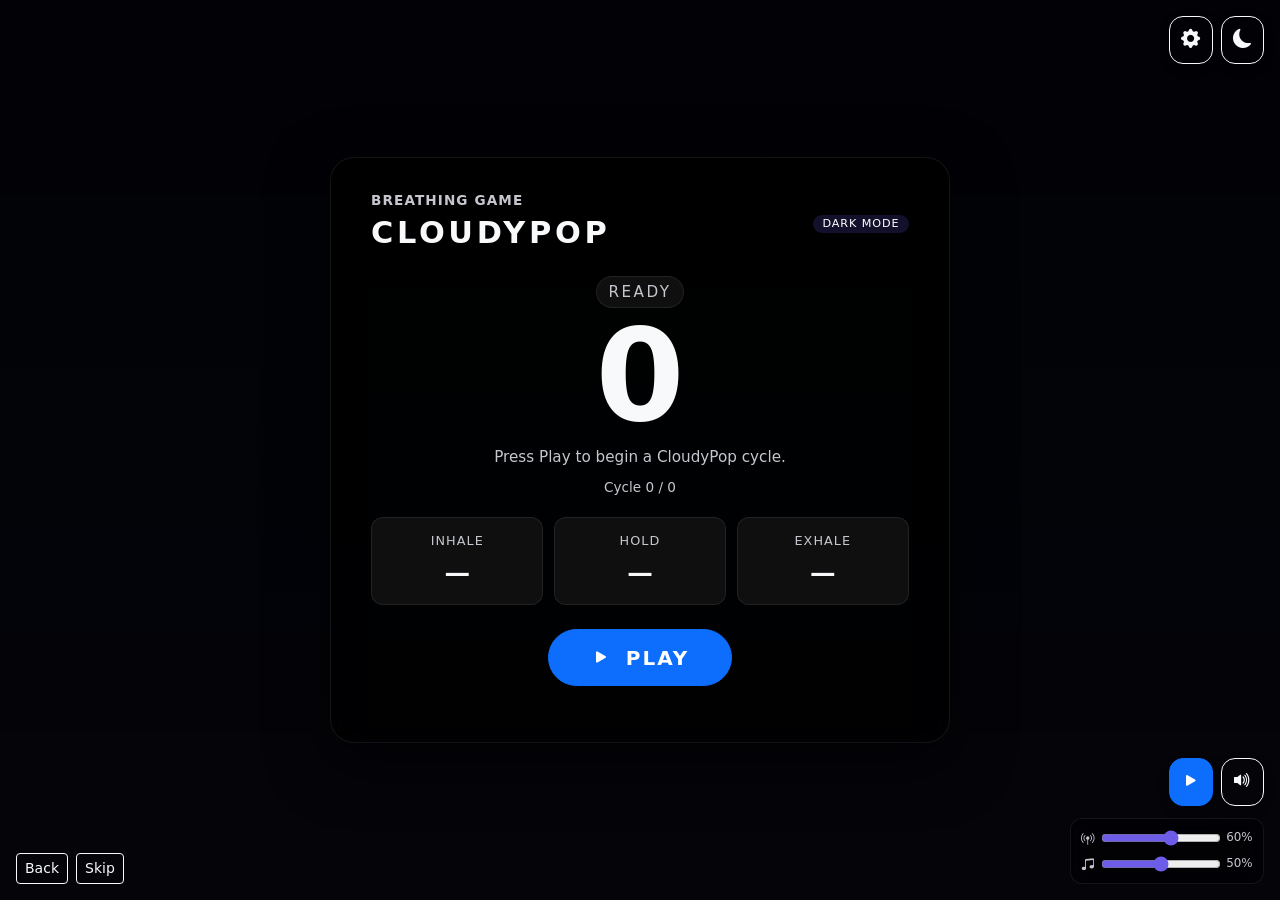
==== commit dd97a5de: "Merge branch 'main' into codex/convert-to-pwa-with-settings-overhaul-8dlptx" ====
--- a/index.html
+++ b/index.html
@@ -64,6 +64,16 @@
       pointer-events: none;
     }
 
+    }
+
+    .scrim {
+      position: fixed;
+      inset: 0;
+      background: linear-gradient(180deg, rgba(0, 0, 0, 0.45), rgba(0, 0, 0, 0.2));
+      z-index: 1;
+      pointer-events: none;
+    }
+
     .cloud-layer { position: fixed; inset: 0; overflow: hidden; z-index: 2; pointer-events: none; }
     .cloud {
       position: absolute;
@@ -129,6 +139,25 @@
     .preview-box.selecting { animation: pulse 0.5s ease-in-out infinite alternate; }
 
     @keyframes pulse { from { transform: scale(1); } to { transform: scale(1.05); } }
+
+    .top-right-controls, .bottom-right-controls { position: fixed; z-index: 30; right: 1rem; display: flex; align-items: center; gap: 0.5rem; }
+    .top-right-controls { top: 1rem; }
+    .bottom-right-controls { bottom: 1rem; flex-direction: column; align-items: flex-end; gap: 0.75rem; }
+    .bottom-buttons { display: flex; gap: 0.5rem; }
+    .bottom-left-controls { position: fixed; z-index: 30; left: 1rem; bottom: 1rem; display: flex; gap: 0.5rem; }
+
+    .icon-btn { border-radius: 14px; border-width: 1px; padding: 0.55rem 0.7rem; display: inline-flex; align-items: center; justify-content: center; font-size: 1.05rem; box-shadow: 0 4px 12px rgba(0, 0, 0, 0.15); }
+    .icon-btn .bi { font-size: 1.2rem; }
+
+    .slider-stack { display: flex; flex-direction: column; gap: 0.35rem; background: rgba(0, 0, 0, 0.35); border: 1px solid rgba(255, 255, 255, 0.08); padding: 0.55rem 0.65rem; border-radius: 12px; backdrop-filter: blur(10px); }
+    .slider-row { display: flex; align-items: center; gap: 0.35rem; color: var(--text-muted); font-size: 0.85rem; }
+    .slider-row input[type="range"] { width: 120px; accent-color: var(--accent); }
+
+    .settings-label { font-size: 0.9rem; color: var(--text-muted); font-weight: 600; }
+    .form-text { font-size: 0.8rem; color: var(--text-muted); }
+
+    .section-card { border: 1px solid rgba(255, 255, 255, 0.08); border-radius: 12px; padding: 1rem; background: rgba(255, 255, 255, 0.03); }
+    .section-card h6 { letter-spacing: 0.08em; text-transform: uppercase; font-size: 0.8rem; color: var(--text-muted); }
 
     .top-right-controls, .bottom-right-controls { position: fixed; z-index: 30; right: 1rem; display: flex; align-items: center; gap: 0.5rem; }
     .top-right-controls { top: 1rem; }
@@ -276,6 +305,12 @@
                   <div class="d-flex align-items-center gap-2 mt-2">
                     <input type="number" min="0" max="30" value="6" class="form-control form-control-sm" id="inhaleMax" aria-label="Inhale maximum">
                     <small class="text-muted">Max (0–30)</small>
+                    <input type="range" min="1" max="20" value="4" class="form-range" id="inhaleMin">
+                    <small class="text-muted">Min: <span id="inhaleMinVal">4</span>s</small>
+                  </div>
+                  <div class="d-flex align-items-center gap-2">
+                    <input type="range" min="1" max="30" value="6" class="form-range" id="inhaleMax">
+                    <small class="text-muted">Max: <span id="inhaleMaxVal">6</span>s</small>
                   </div>
                 </div>
                 <div class="col-md-6">
@@ -287,6 +322,12 @@
                   <div class="d-flex align-items-center gap-2 mt-2">
                     <input type="number" min="0" max="30" value="6" class="form-control form-control-sm" id="holdMax" aria-label="Hold maximum">
                     <small class="text-muted">Max (0–30)</small>
+                    <input type="range" min="1" max="20" value="4" class="form-range" id="holdMin">
+                    <small class="text-muted">Min: <span id="holdMinVal">4</span>s</small>
+                  </div>
+                  <div class="d-flex align-items-center gap-2">
+                    <input type="range" min="1" max="30" value="6" class="form-range" id="holdMax">
+                    <small class="text-muted">Max: <span id="holdMaxVal">6</span>s</small>
                   </div>
                 </div>
                 <div class="col-md-6">
@@ -298,6 +339,12 @@
                   <div class="d-flex align-items-center gap-2 mt-2">
                     <input type="number" min="0" max="30" value="8" class="form-control form-control-sm" id="exhaleMax" aria-label="Exhale maximum">
                     <small class="text-muted">Max (0–30)</small>
+                    <input type="range" min="1" max="30" value="4" class="form-range" id="exhaleMin">
+                    <small class="text-muted">Min: <span id="exhaleMinVal">4</span>s</small>
+                  </div>
+                  <div class="d-flex align-items-center gap-2">
+                    <input type="range" min="1" max="40" value="8" class="form-range" id="exhaleMax">
+                    <small class="text-muted">Max: <span id="exhaleMaxVal">8</span>s</small>
                   </div>
                 </div>
                 <div class="col-md-6">
@@ -305,6 +352,11 @@
                   <div class="d-flex align-items-center gap-2">
                     <input type="range" min="0" max="20" value="3" class="form-range" id="breakMin">
                     <small class="text-muted">Min: <span id="breakMinVal">3</span>s</small>
+                  </div>
+                  <div class="d-flex align-items-center gap-2">
+                    <input type="range" min="0" max="30" value="6" class="form-range" id="breakMax">
+                    <small class="text-muted">Max: <span id="breakMaxVal">6</span>s</small>
+                  </div>
                   </div>
                   <div class="d-flex align-items-center gap-2">
                     <input type="range" min="0" max="30" value="6" class="form-range" id="breakMax">
@@ -455,6 +507,7 @@
       wakeLock: null,
       phaseHistory: [],
       pendingDurations: { inhale: 0, hold: 0, exhale: 0 }
+      phaseHistory: []
     };
 
     const el = (id) => document.getElementById(id);
@@ -493,6 +546,12 @@
     const delayMinEl = el('delayMin');
     const delayMaxEl = el('delayMax');
     const cyclesEl = el('cycles');
+    const inhaleMinValEl = el('inhaleMinVal');
+    const inhaleMaxValEl = el('inhaleMaxVal');
+    const holdMinValEl = el('holdMinVal');
+    const holdMaxValEl = el('holdMaxVal');
+    const exhaleMinValEl = el('exhaleMinVal');
+    const exhaleMaxValEl = el('exhaleMaxVal');
     const breakMinValEl = el('breakMinVal');
     const breakMaxValEl = el('breakMaxVal');
     const delayMinValEl = el('delayMinVal');
@@ -544,6 +603,10 @@
 
     function clearTimers() {
       if (state.timerId) { clearInterval(state.timerId); clearTimeout(state.timerId); state.timerId = null; }
+
+    function clearTimers() {
+      if (state.timerId) { clearInterval(state.timerId); state.timerId = null; }
+      if (state.wheelTimerId) { clearInterval(state.wheelTimerId); state.wheelTimerId = null; }
     }
 
     function playBeep() {
@@ -597,6 +660,12 @@
     }
 
     function updateRangeLabels() {
+      inhaleMinValEl.textContent = inhaleMinEl.value;
+      inhaleMaxValEl.textContent = inhaleMaxEl.value;
+      holdMinValEl.textContent = holdMinEl.value;
+      holdMaxValEl.textContent = holdMaxEl.value;
+      exhaleMinValEl.textContent = exhaleMinEl.value;
+      exhaleMaxValEl.textContent = exhaleMaxEl.value;
       breakMinValEl.textContent = breakMinEl.value;
       breakMaxValEl.textContent = breakMaxEl.value;
       delayMinValEl.textContent = delayMinEl.value;
@@ -637,6 +706,20 @@
         backgroundColor: backgroundColorEl.value || DEFAULTS.backgroundColor,
         accentColor: accentColorEl.value || DEFAULTS.accentColor,
         backgroundImage: backgroundImageEl.value || state.settings.backgroundImage || DEFAULTS.backgroundImage,
+        inhaleMin: Number(inhaleMinEl.value) || 1,
+        inhaleMax: Number(inhaleMaxEl.value) || 1,
+        holdMin: Number(holdMinEl.value) || 1,
+        holdMax: Number(holdMaxEl.value) || 1,
+        exhaleMin: Number(exhaleMinEl.value) || 1,
+        exhaleMax: Number(exhaleMaxEl.value) || 1,
+        breakMin: Number(breakMinEl.value) || 0,
+        breakMax: Number(breakMaxEl.value) || 0,
+        delayMin: Number(delayMinEl.value) || 0,
+        delayMax: Number(delayMaxEl.value) || 0,
+        cycles: Number(cyclesEl.value) || 1,
+        backgroundColor: backgroundColorEl.value || DEFAULTS.backgroundColor,
+        accentColor: accentColorEl.value || DEFAULTS.accentColor,
+        backgroundImage: state.settings.backgroundImage || DEFAULTS.backgroundImage,
         theme: state.settings.theme,
         musicChoice: musicSelectEl.value,
         musicLink: musicLinkEl.value,
@@ -712,6 +795,27 @@
       }
     }
 
+    function spinForRandomTime(min, max, label, doneCallback) {
+      clearTimers();
+      min = Math.max(0, Math.floor(min));
+      max = Math.max(0, Math.floor(max));
+      if (max < min) [min, max] = [max, min];
+      const finalValue = randint(min, max);
+      setPhaseLabel(label.toUpperCase());
+      setStatus('Spinning for a random time…');
+      state.wheelTimerId = setInterval(() => {
+        const fake = randint(min, max);
+        setTimerValue(fake + 's');
+      }, 70);
+      setTimeout(() => {
+        clearInterval(state.wheelTimerId);
+        state.wheelTimerId = null;
+        setTimerValue(finalValue);
+        setStatus('Locking in ' + finalValue + ' seconds.');
+        setTimeout(() => { doneCallback(finalValue); }, 400);
+      }, 900 + Math.random() * 1000);
+    }
+
     function startPhase(phaseName, duration) {
       clearTimers();
       state.currentStage = phaseName;
@@ -786,6 +890,25 @@
         const breakDuration = randint(s.breakMin, s.breakMax);
         if (breakDuration === 0) { startNextCycleOrEnd(); }
         else { startPhase('break', breakDuration); }
+    function advancePhase() {
+      const s = state.settings;
+      const stage = state.currentStage;
+      if (!state.isPlaying) return;
+      if (stage === 'delay') {
+        spinForRandomTime(s.inhaleMin, s.inhaleMax, 'Inhale', (v) => startPhase('inhale', v));
+      } else if (stage === 'inhale') {
+        spinForRandomTime(s.holdMin, s.holdMax, 'Hold', (v) => startPhase('hold', v));
+      } else if (stage === 'hold') {
+        spinForRandomTime(s.exhaleMin, s.exhaleMax, 'Exhale', (v) => startPhase('exhale', v));
+      } else if (stage === 'exhale') {
+        if (s.breakMax > 0) {
+          spinForRandomTime(s.breakMin, s.breakMax, 'Break', (v) => {
+            if (v === 0) { startNextCycleOrEnd(); }
+            else { startPhase('break', v); }
+          });
+        } else { startNextCycleOrEnd(); }
+      } else if (stage === 'break') {
+        startNextCycleOrEnd();
       } else {
         startNextCycleOrEnd();
       }
@@ -811,6 +934,11 @@
       cycleCurrentEl.textContent = state.currentCycle;
       generatePhaseDurations();
       startStartupWarning();
+      if (s.delayMax > 0) {
+        spinForRandomTime(s.delayMin, s.delayMax, 'Get Ready', (v) => startPhase('delay', v));
+      } else {
+        spinForRandomTime(s.inhaleMin, s.inhaleMax, 'Inhale', (v) => startPhase('inhale', v));
+      }
     }
 
     function startGame() {
@@ -930,6 +1058,49 @@
       }
     }
 
+      const order = ['delay', 'inhale', 'hold', 'exhale', 'break'];
+      const idx = order.indexOf(state.currentStage);
+      const s = state.settings;
+      if (idx <= 0) {
+        const dur = Math.max(1, randint(s.breakMin, s.breakMax));
+        startPhase('break', dur);
+        return;
+      }
+      const prevStage = order[idx - 1];
+      let range = [s.delayMin, s.delayMax];
+      if (prevStage === 'inhale') range = [s.inhaleMin, s.inhaleMax];
+      if (prevStage === 'hold') range = [s.holdMin, s.holdMax];
+      if (prevStage === 'exhale') range = [s.exhaleMin, s.exhaleMax];
+      if (prevStage === 'break') range = [s.breakMin, s.breakMax];
+      spinForRandomTime(range[0], range[1], prevStage, (v) => startPhase(prevStage, v));
+    }
+
+    function startMusic() {
+      state.musicAudio.volume = state.settings.musicVolume / 100;
+      if (!state.muted && state.musicAudio.src) {
+        state.musicAudio.play().catch(() => {});
+      }
+    }
+
+    function requestWakeLock() {
+      if ('wakeLock' in navigator) {
+        navigator.wakeLock.request('screen').then((lock) => {
+          state.wakeLock = lock;
+          lock.addEventListener('release', () => { if (state.settings.keepAwake) requestWakeLock(); });
+        }).catch((err) => console.warn('Wake lock failed', err));
+      }
+    }
+
+    function releaseWakeLock() {
+      if (state.wakeLock) { state.wakeLock.release(); state.wakeLock = null; }
+    }
+
+    function registerServiceWorker() {
+      if ('serviceWorker' in navigator) {
+        navigator.serviceWorker.register('sw.js').catch((err) => console.warn('SW registration failed', err));
+      }
+    }
+
     function handleBackgroundUpload(file) {
       if (!file) return;
       const reader = new FileReader();
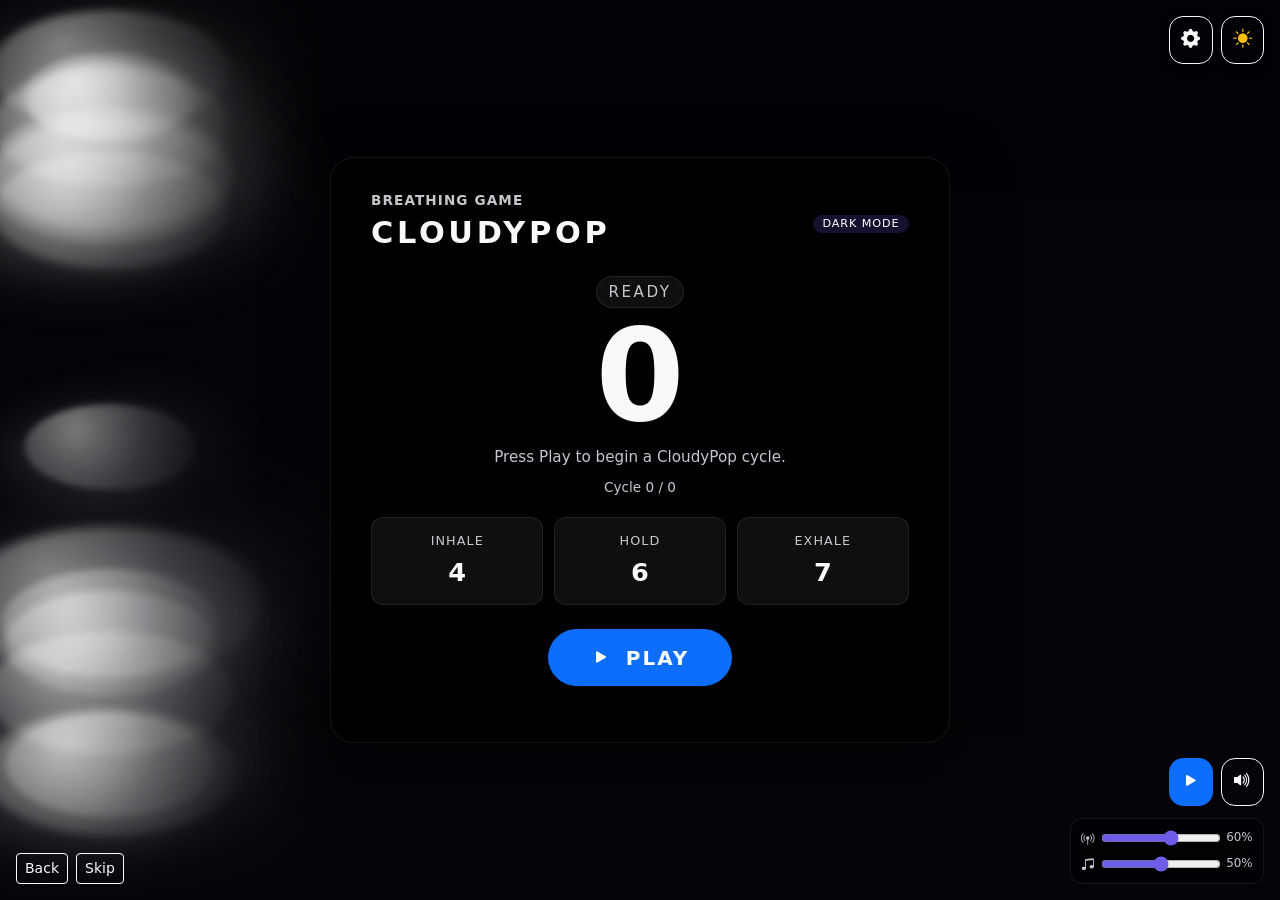
==== commit a1e73d67: "Fix settings application and add Docker packaging" ====
--- a/index.html
+++ b/index.html
@@ -64,16 +64,6 @@
       pointer-events: none;
     }
 
-    }
-
-    .scrim {
-      position: fixed;
-      inset: 0;
-      background: linear-gradient(180deg, rgba(0, 0, 0, 0.45), rgba(0, 0, 0, 0.2));
-      z-index: 1;
-      pointer-events: none;
-    }
-
     .cloud-layer { position: fixed; inset: 0; overflow: hidden; z-index: 2; pointer-events: none; }
     .cloud {
       position: absolute;
@@ -139,25 +129,6 @@
     .preview-box.selecting { animation: pulse 0.5s ease-in-out infinite alternate; }
 
     @keyframes pulse { from { transform: scale(1); } to { transform: scale(1.05); } }
-
-    .top-right-controls, .bottom-right-controls { position: fixed; z-index: 30; right: 1rem; display: flex; align-items: center; gap: 0.5rem; }
-    .top-right-controls { top: 1rem; }
-    .bottom-right-controls { bottom: 1rem; flex-direction: column; align-items: flex-end; gap: 0.75rem; }
-    .bottom-buttons { display: flex; gap: 0.5rem; }
-    .bottom-left-controls { position: fixed; z-index: 30; left: 1rem; bottom: 1rem; display: flex; gap: 0.5rem; }
-
-    .icon-btn { border-radius: 14px; border-width: 1px; padding: 0.55rem 0.7rem; display: inline-flex; align-items: center; justify-content: center; font-size: 1.05rem; box-shadow: 0 4px 12px rgba(0, 0, 0, 0.15); }
-    .icon-btn .bi { font-size: 1.2rem; }
-
-    .slider-stack { display: flex; flex-direction: column; gap: 0.35rem; background: rgba(0, 0, 0, 0.35); border: 1px solid rgba(255, 255, 255, 0.08); padding: 0.55rem 0.65rem; border-radius: 12px; backdrop-filter: blur(10px); }
-    .slider-row { display: flex; align-items: center; gap: 0.35rem; color: var(--text-muted); font-size: 0.85rem; }
-    .slider-row input[type="range"] { width: 120px; accent-color: var(--accent); }
-
-    .settings-label { font-size: 0.9rem; color: var(--text-muted); font-weight: 600; }
-    .form-text { font-size: 0.8rem; color: var(--text-muted); }
-
-    .section-card { border: 1px solid rgba(255, 255, 255, 0.08); border-radius: 12px; padding: 1rem; background: rgba(255, 255, 255, 0.03); }
-    .section-card h6 { letter-spacing: 0.08em; text-transform: uppercase; font-size: 0.8rem; color: var(--text-muted); }
 
     .top-right-controls, .bottom-right-controls { position: fixed; z-index: 30; right: 1rem; display: flex; align-items: center; gap: 0.5rem; }
     .top-right-controls { top: 1rem; }
@@ -305,12 +276,6 @@
                   <div class="d-flex align-items-center gap-2 mt-2">
                     <input type="number" min="0" max="30" value="6" class="form-control form-control-sm" id="inhaleMax" aria-label="Inhale maximum">
                     <small class="text-muted">Max (0–30)</small>
-                    <input type="range" min="1" max="20" value="4" class="form-range" id="inhaleMin">
-                    <small class="text-muted">Min: <span id="inhaleMinVal">4</span>s</small>
-                  </div>
-                  <div class="d-flex align-items-center gap-2">
-                    <input type="range" min="1" max="30" value="6" class="form-range" id="inhaleMax">
-                    <small class="text-muted">Max: <span id="inhaleMaxVal">6</span>s</small>
                   </div>
                 </div>
                 <div class="col-md-6">
@@ -322,12 +287,6 @@
                   <div class="d-flex align-items-center gap-2 mt-2">
                     <input type="number" min="0" max="30" value="6" class="form-control form-control-sm" id="holdMax" aria-label="Hold maximum">
                     <small class="text-muted">Max (0–30)</small>
-                    <input type="range" min="1" max="20" value="4" class="form-range" id="holdMin">
-                    <small class="text-muted">Min: <span id="holdMinVal">4</span>s</small>
-                  </div>
-                  <div class="d-flex align-items-center gap-2">
-                    <input type="range" min="1" max="30" value="6" class="form-range" id="holdMax">
-                    <small class="text-muted">Max: <span id="holdMaxVal">6</span>s</small>
                   </div>
                 </div>
                 <div class="col-md-6">
@@ -339,12 +298,6 @@
                   <div class="d-flex align-items-center gap-2 mt-2">
                     <input type="number" min="0" max="30" value="8" class="form-control form-control-sm" id="exhaleMax" aria-label="Exhale maximum">
                     <small class="text-muted">Max (0–30)</small>
-                    <input type="range" min="1" max="30" value="4" class="form-range" id="exhaleMin">
-                    <small class="text-muted">Min: <span id="exhaleMinVal">4</span>s</small>
-                  </div>
-                  <div class="d-flex align-items-center gap-2">
-                    <input type="range" min="1" max="40" value="8" class="form-range" id="exhaleMax">
-                    <small class="text-muted">Max: <span id="exhaleMaxVal">8</span>s</small>
                   </div>
                 </div>
                 <div class="col-md-6">
@@ -352,11 +305,6 @@
                   <div class="d-flex align-items-center gap-2">
                     <input type="range" min="0" max="20" value="3" class="form-range" id="breakMin">
                     <small class="text-muted">Min: <span id="breakMinVal">3</span>s</small>
-                  </div>
-                  <div class="d-flex align-items-center gap-2">
-                    <input type="range" min="0" max="30" value="6" class="form-range" id="breakMax">
-                    <small class="text-muted">Max: <span id="breakMaxVal">6</span>s</small>
-                  </div>
                   </div>
                   <div class="d-flex align-items-center gap-2">
                     <input type="range" min="0" max="30" value="6" class="form-range" id="breakMax">
@@ -507,7 +455,6 @@
       wakeLock: null,
       phaseHistory: [],
       pendingDurations: { inhale: 0, hold: 0, exhale: 0 }
-      phaseHistory: []
     };
 
     const el = (id) => document.getElementById(id);
@@ -534,6 +481,8 @@
     const musicSliderEl = el('musicSlider');
     const sfxLabelEl = el('sfxLabel');
     const musicLabelEl = el('musicLabel');
+    const sfxVolumeEl = el('sfxVolume');
+    const musicVolumeEl = el('musicVolume');
 
     const inhaleMinEl = el('inhaleMin');
     const inhaleMaxEl = el('inhaleMax');
@@ -546,12 +495,6 @@
     const delayMinEl = el('delayMin');
     const delayMaxEl = el('delayMax');
     const cyclesEl = el('cycles');
-    const inhaleMinValEl = el('inhaleMinVal');
-    const inhaleMaxValEl = el('inhaleMaxVal');
-    const holdMinValEl = el('holdMinVal');
-    const holdMaxValEl = el('holdMaxVal');
-    const exhaleMinValEl = el('exhaleMinVal');
-    const exhaleMaxValEl = el('exhaleMaxVal');
     const breakMinValEl = el('breakMinVal');
     const breakMaxValEl = el('breakMaxVal');
     const delayMinValEl = el('delayMinVal');
@@ -603,10 +546,6 @@
 
     function clearTimers() {
       if (state.timerId) { clearInterval(state.timerId); clearTimeout(state.timerId); state.timerId = null; }
-
-    function clearTimers() {
-      if (state.timerId) { clearInterval(state.timerId); state.timerId = null; }
-      if (state.wheelTimerId) { clearInterval(state.wheelTimerId); state.wheelTimerId = null; }
     }
 
     function playBeep() {
@@ -649,7 +588,9 @@
       document.documentElement.style.setProperty('--bg-dark', state.settings.backgroundColor);
       document.documentElement.style.setProperty('--bg-image', `url('${state.settings.backgroundImage}')`);
       sfxSliderEl.value = state.settings.sfxVolume;
+      sfxVolumeEl.value = state.settings.sfxVolume;
       musicSliderEl.value = state.settings.musicVolume;
+      musicVolumeEl.value = state.settings.musicVolume;
       sfxLabelEl.textContent = state.settings.sfxVolume + '%';
       musicLabelEl.textContent = state.settings.musicVolume + '%';
       musicSelectEl.value = state.settings.musicChoice;
@@ -660,12 +601,6 @@
     }
 
     function updateRangeLabels() {
-      inhaleMinValEl.textContent = inhaleMinEl.value;
-      inhaleMaxValEl.textContent = inhaleMaxEl.value;
-      holdMinValEl.textContent = holdMinEl.value;
-      holdMaxValEl.textContent = holdMaxEl.value;
-      exhaleMinValEl.textContent = exhaleMinEl.value;
-      exhaleMaxValEl.textContent = exhaleMaxEl.value;
       breakMinValEl.textContent = breakMinEl.value;
       breakMaxValEl.textContent = breakMaxEl.value;
       delayMinValEl.textContent = delayMinEl.value;
@@ -684,13 +619,22 @@
       backgroundColorEl.value = s.backgroundColor;
       accentColorEl.value = s.accentColor;
       backgroundImageEl.value = s.backgroundImage.startsWith('data:') ? '' : s.backgroundImage;
+      musicSelectEl.value = s.musicChoice;
+      musicLinkEl.value = s.musicLink;
+      keepAwakeEl.checked = !!s.keepAwake;
+      sfxVolumeEl.value = s.sfxVolume;
+      musicVolumeEl.value = s.musicVolume;
       updateRangeLabels();
       sfxSliderEl.value = s.sfxVolume;
       musicSliderEl.value = s.musicVolume;
+      sfxLabelEl.textContent = s.sfxVolume + '%';
+      musicLabelEl.textContent = s.musicVolume + '%';
+      updateMusicInputs();
     }
 
     function loadSettingsFromForm() {
       const clamp = (v) => Math.min(30, Math.max(0, Number(v) || 0));
+      const clampVolume = (v) => Math.min(100, Math.max(0, Number(v) || 0));
       const s = {
         inhaleMin: clamp(inhaleMinEl.value),
         inhaleMax: clamp(inhaleMaxEl.value),
@@ -706,25 +650,11 @@
         backgroundColor: backgroundColorEl.value || DEFAULTS.backgroundColor,
         accentColor: accentColorEl.value || DEFAULTS.accentColor,
         backgroundImage: backgroundImageEl.value || state.settings.backgroundImage || DEFAULTS.backgroundImage,
-        inhaleMin: Number(inhaleMinEl.value) || 1,
-        inhaleMax: Number(inhaleMaxEl.value) || 1,
-        holdMin: Number(holdMinEl.value) || 1,
-        holdMax: Number(holdMaxEl.value) || 1,
-        exhaleMin: Number(exhaleMinEl.value) || 1,
-        exhaleMax: Number(exhaleMaxEl.value) || 1,
-        breakMin: Number(breakMinEl.value) || 0,
-        breakMax: Number(breakMaxEl.value) || 0,
-        delayMin: Number(delayMinEl.value) || 0,
-        delayMax: Number(delayMaxEl.value) || 0,
-        cycles: Number(cyclesEl.value) || 1,
-        backgroundColor: backgroundColorEl.value || DEFAULTS.backgroundColor,
-        accentColor: accentColorEl.value || DEFAULTS.accentColor,
-        backgroundImage: state.settings.backgroundImage || DEFAULTS.backgroundImage,
         theme: state.settings.theme,
         musicChoice: musicSelectEl.value,
         musicLink: musicLinkEl.value,
-        sfxVolume: Number(sfxSliderEl.value),
-        musicVolume: Number(musicSliderEl.value),
+        sfxVolume: clampVolume(sfxVolumeEl.value),
+        musicVolume: clampVolume(musicVolumeEl.value),
         keepAwake: keepAwakeEl.checked,
         musicUpload: state.settings.musicUpload
       };
@@ -751,11 +681,15 @@
       state.settings = { ...state.settings, ...newSettings };
       cycleTotalEl.textContent = state.settings.cycles;
       applyStyleSettings();
+      fillFormFromSettings();
       attachMusic();
+      if (state.isPlaying && !state.isPaused && !state.muted) { startMusic(); }
+      else { state.musicAudio.pause(); }
       if (state.settings.keepAwake) { requestWakeLock(); }
       else { releaseWakeLock(); }
-      if (!state.isPlaying) { generatePhaseDurations(); }
+      generatePhaseDurations();
       saveSettingsToMemory();
+      settingsErrorEl.textContent = '';
       return true;
     }
 
@@ -793,27 +727,6 @@
         cloud.style.animationDelay = delay + 's';
         layer.appendChild(cloud);
       }
-    }
-
-    function spinForRandomTime(min, max, label, doneCallback) {
-      clearTimers();
-      min = Math.max(0, Math.floor(min));
-      max = Math.max(0, Math.floor(max));
-      if (max < min) [min, max] = [max, min];
-      const finalValue = randint(min, max);
-      setPhaseLabel(label.toUpperCase());
-      setStatus('Spinning for a random time…');
-      state.wheelTimerId = setInterval(() => {
-        const fake = randint(min, max);
-        setTimerValue(fake + 's');
-      }, 70);
-      setTimeout(() => {
-        clearInterval(state.wheelTimerId);
-        state.wheelTimerId = null;
-        setTimerValue(finalValue);
-        setStatus('Locking in ' + finalValue + ' seconds.');
-        setTimeout(() => { doneCallback(finalValue); }, 400);
-      }, 900 + Math.random() * 1000);
     }
 
     function startPhase(phaseName, duration) {
@@ -890,25 +803,6 @@
         const breakDuration = randint(s.breakMin, s.breakMax);
         if (breakDuration === 0) { startNextCycleOrEnd(); }
         else { startPhase('break', breakDuration); }
-    function advancePhase() {
-      const s = state.settings;
-      const stage = state.currentStage;
-      if (!state.isPlaying) return;
-      if (stage === 'delay') {
-        spinForRandomTime(s.inhaleMin, s.inhaleMax, 'Inhale', (v) => startPhase('inhale', v));
-      } else if (stage === 'inhale') {
-        spinForRandomTime(s.holdMin, s.holdMax, 'Hold', (v) => startPhase('hold', v));
-      } else if (stage === 'hold') {
-        spinForRandomTime(s.exhaleMin, s.exhaleMax, 'Exhale', (v) => startPhase('exhale', v));
-      } else if (stage === 'exhale') {
-        if (s.breakMax > 0) {
-          spinForRandomTime(s.breakMin, s.breakMax, 'Break', (v) => {
-            if (v === 0) { startNextCycleOrEnd(); }
-            else { startPhase('break', v); }
-          });
-        } else { startNextCycleOrEnd(); }
-      } else if (stage === 'break') {
-        startNextCycleOrEnd();
       } else {
         startNextCycleOrEnd();
       }
@@ -934,11 +828,6 @@
       cycleCurrentEl.textContent = state.currentCycle;
       generatePhaseDurations();
       startStartupWarning();
-      if (s.delayMax > 0) {
-        spinForRandomTime(s.delayMin, s.delayMax, 'Get Ready', (v) => startPhase('delay', v));
-      } else {
-        spinForRandomTime(s.inhaleMin, s.inhaleMax, 'Inhale', (v) => startPhase('inhale', v));
-      }
     }
 
     function startGame() {
@@ -1058,49 +947,6 @@
       }
     }
 
-      const order = ['delay', 'inhale', 'hold', 'exhale', 'break'];
-      const idx = order.indexOf(state.currentStage);
-      const s = state.settings;
-      if (idx <= 0) {
-        const dur = Math.max(1, randint(s.breakMin, s.breakMax));
-        startPhase('break', dur);
-        return;
-      }
-      const prevStage = order[idx - 1];
-      let range = [s.delayMin, s.delayMax];
-      if (prevStage === 'inhale') range = [s.inhaleMin, s.inhaleMax];
-      if (prevStage === 'hold') range = [s.holdMin, s.holdMax];
-      if (prevStage === 'exhale') range = [s.exhaleMin, s.exhaleMax];
-      if (prevStage === 'break') range = [s.breakMin, s.breakMax];
-      spinForRandomTime(range[0], range[1], prevStage, (v) => startPhase(prevStage, v));
-    }
-
-    function startMusic() {
-      state.musicAudio.volume = state.settings.musicVolume / 100;
-      if (!state.muted && state.musicAudio.src) {
-        state.musicAudio.play().catch(() => {});
-      }
-    }
-
-    function requestWakeLock() {
-      if ('wakeLock' in navigator) {
-        navigator.wakeLock.request('screen').then((lock) => {
-          state.wakeLock = lock;
-          lock.addEventListener('release', () => { if (state.settings.keepAwake) requestWakeLock(); });
-        }).catch((err) => console.warn('Wake lock failed', err));
-      }
-    }
-
-    function releaseWakeLock() {
-      if (state.wakeLock) { state.wakeLock.release(); state.wakeLock = null; }
-    }
-
-    function registerServiceWorker() {
-      if ('serviceWorker' in navigator) {
-        navigator.serviceWorker.register('sw.js').catch((err) => console.warn('SW registration failed', err));
-      }
-    }
-
     function handleBackgroundUpload(file) {
       if (!file) return;
       const reader = new FileReader();
@@ -1129,6 +975,12 @@
     function bindEvents() {
       [inhaleMinEl, inhaleMaxEl, holdMinEl, holdMaxEl, exhaleMinEl, exhaleMaxEl, breakMinEl, breakMaxEl, delayMinEl, delayMaxEl, cyclesEl].forEach((input) => {
         input.addEventListener('input', updateRangeLabels);
+      });
+
+      const settingsModalEl = document.getElementById('settingsModal');
+      settingsModalEl.addEventListener('show.bs.modal', () => {
+        settingsErrorEl.textContent = '';
+        fillFormFromSettings();
       });
 
       centerPlayButtonEl.addEventListener('click', startGame);
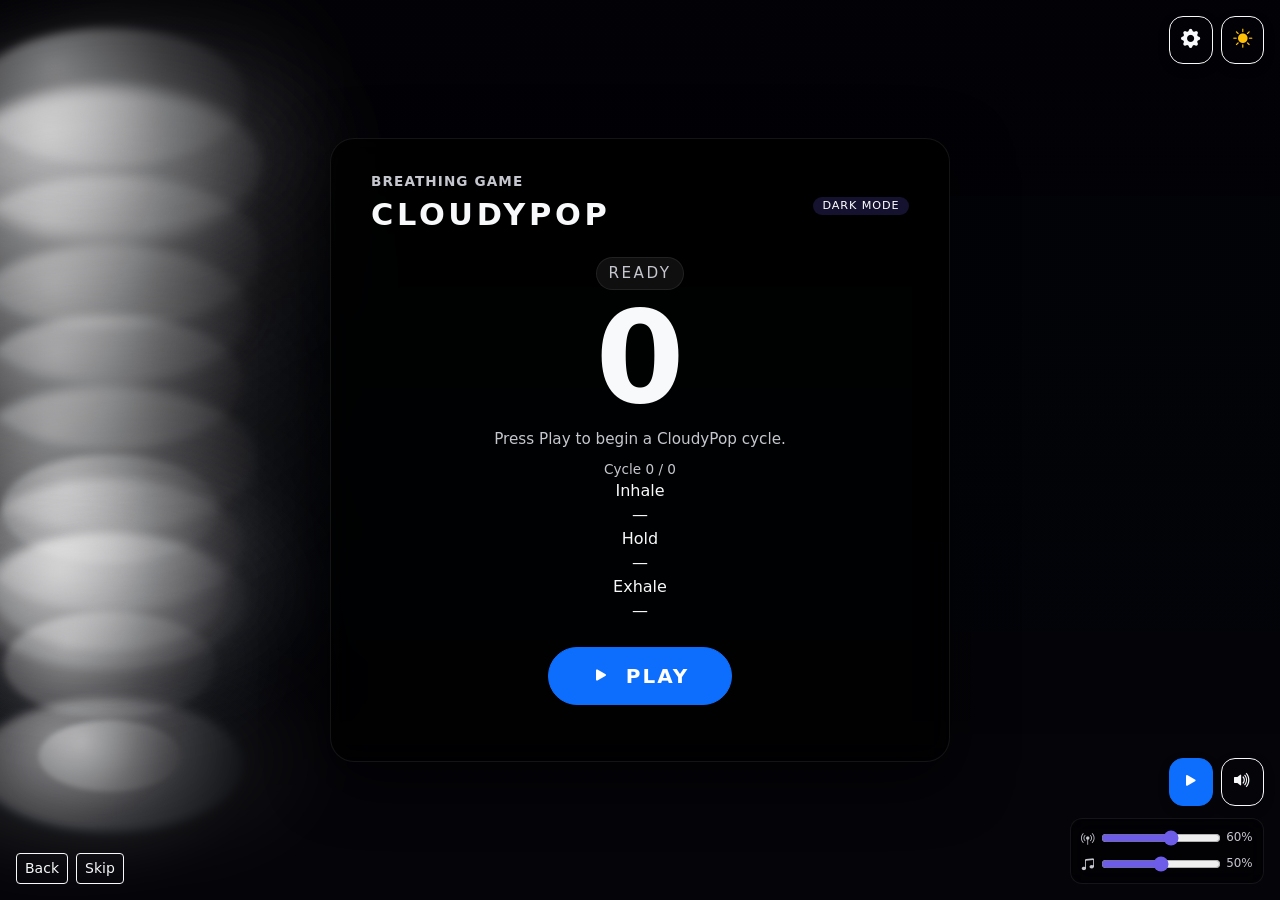
==== commit ce9a567c: "Merge branch 'main' into codex/convert-to-pwa-with-settings-overhaul-lvyq22" ====
--- a/index.html
+++ b/index.html
@@ -121,15 +121,6 @@
     .center-play-btn { margin-top: 1.5rem; }
     .center-play-btn .btn-lg { padding: 0.8rem 2.6rem; font-weight: 600; letter-spacing: 0.1em; text-transform: uppercase; border-radius: 999px; }
 
-    .phase-preview { display: grid; grid-template-columns: repeat(auto-fit, minmax(120px, 1fr)); gap: 0.65rem; margin-top: 1.25rem; }
-    .preview-box { background: rgba(255, 255, 255, 0.06); border: 1px solid rgba(255, 255, 255, 0.08); border-radius: 12px; padding: 0.8rem; text-align: center; transition: transform 0.25s ease, border-color 0.25s ease, background 0.25s ease; }
-    .preview-box .label { font-size: 0.8rem; letter-spacing: 0.08em; text-transform: uppercase; color: var(--text-muted); }
-    .preview-box .value { font-size: 1.6rem; font-weight: 700; margin-top: 0.15rem; }
-    .preview-box.active { transform: scale(1.1); border-color: var(--accent); background: rgba(108, 92, 231, 0.12); }
-    .preview-box.selecting { animation: pulse 0.5s ease-in-out infinite alternate; }
-
-    @keyframes pulse { from { transform: scale(1); } to { transform: scale(1.05); } }
-
     .top-right-controls, .bottom-right-controls { position: fixed; z-index: 30; right: 1rem; display: flex; align-items: center; gap: 0.5rem; }
     .top-right-controls { top: 1rem; }
     .bottom-right-controls { bottom: 1rem; flex-direction: column; align-items: flex-end; gap: 0.75rem; }
@@ -270,34 +261,34 @@
                 <div class="col-md-6">
                   <div class="settings-label mb-1">Inhale (seconds)</div>
                   <div class="d-flex align-items-center gap-2">
-                    <input type="number" min="0" max="30" value="4" class="form-control form-control-sm" id="inhaleMin" aria-label="Inhale minimum">
-                    <small class="text-muted">Min (0–30)</small>
-                  </div>
-                  <div class="d-flex align-items-center gap-2 mt-2">
-                    <input type="number" min="0" max="30" value="6" class="form-control form-control-sm" id="inhaleMax" aria-label="Inhale maximum">
-                    <small class="text-muted">Max (0–30)</small>
+                    <input type="range" min="1" max="20" value="4" class="form-range" id="inhaleMin">
+                    <small class="text-muted">Min: <span id="inhaleMinVal">4</span>s</small>
+                  </div>
+                  <div class="d-flex align-items-center gap-2">
+                    <input type="range" min="1" max="30" value="6" class="form-range" id="inhaleMax">
+                    <small class="text-muted">Max: <span id="inhaleMaxVal">6</span>s</small>
                   </div>
                 </div>
                 <div class="col-md-6">
                   <div class="settings-label mb-1">Hold (seconds)</div>
                   <div class="d-flex align-items-center gap-2">
-                    <input type="number" min="0" max="30" value="4" class="form-control form-control-sm" id="holdMin" aria-label="Hold minimum">
-                    <small class="text-muted">Min (0–30)</small>
-                  </div>
-                  <div class="d-flex align-items-center gap-2 mt-2">
-                    <input type="number" min="0" max="30" value="6" class="form-control form-control-sm" id="holdMax" aria-label="Hold maximum">
-                    <small class="text-muted">Max (0–30)</small>
+                    <input type="range" min="1" max="20" value="4" class="form-range" id="holdMin">
+                    <small class="text-muted">Min: <span id="holdMinVal">4</span>s</small>
+                  </div>
+                  <div class="d-flex align-items-center gap-2">
+                    <input type="range" min="1" max="30" value="6" class="form-range" id="holdMax">
+                    <small class="text-muted">Max: <span id="holdMaxVal">6</span>s</small>
                   </div>
                 </div>
                 <div class="col-md-6">
                   <div class="settings-label mb-1">Exhale (seconds)</div>
                   <div class="d-flex align-items-center gap-2">
-                    <input type="number" min="0" max="30" value="4" class="form-control form-control-sm" id="exhaleMin" aria-label="Exhale minimum">
-                    <small class="text-muted">Min (0–30)</small>
-                  </div>
-                  <div class="d-flex align-items-center gap-2 mt-2">
-                    <input type="number" min="0" max="30" value="8" class="form-control form-control-sm" id="exhaleMax" aria-label="Exhale maximum">
-                    <small class="text-muted">Max (0–30)</small>
+                    <input type="range" min="1" max="30" value="4" class="form-range" id="exhaleMin">
+                    <small class="text-muted">Min: <span id="exhaleMinVal">4</span>s</small>
+                  </div>
+                  <div class="d-flex align-items-center gap-2">
+                    <input type="range" min="1" max="40" value="8" class="form-range" id="exhaleMax">
+                    <small class="text-muted">Max: <span id="exhaleMaxVal">8</span>s</small>
                   </div>
                 </div>
                 <div class="col-md-6">
@@ -453,8 +444,7 @@
       settings: { ...DEFAULTS },
       musicAudio: new Audio(),
       wakeLock: null,
-      phaseHistory: [],
-      pendingDurations: { inhale: 0, hold: 0, exhale: 0 }
+      phaseHistory: []
     };
 
     const el = (id) => document.getElementById(id);
@@ -481,8 +471,6 @@
     const musicSliderEl = el('musicSlider');
     const sfxLabelEl = el('sfxLabel');
     const musicLabelEl = el('musicLabel');
-    const sfxVolumeEl = el('sfxVolume');
-    const musicVolumeEl = el('musicVolume');
 
     const inhaleMinEl = el('inhaleMin');
     const inhaleMaxEl = el('inhaleMax');
@@ -495,6 +483,12 @@
     const delayMinEl = el('delayMin');
     const delayMaxEl = el('delayMax');
     const cyclesEl = el('cycles');
+    const inhaleMinValEl = el('inhaleMinVal');
+    const inhaleMaxValEl = el('inhaleMaxVal');
+    const holdMinValEl = el('holdMinVal');
+    const holdMaxValEl = el('holdMaxVal');
+    const exhaleMinValEl = el('exhaleMinVal');
+    const exhaleMaxValEl = el('exhaleMaxVal');
     const breakMinValEl = el('breakMinVal');
     const breakMaxValEl = el('breakMaxVal');
     const delayMinValEl = el('delayMinVal');
@@ -511,11 +505,6 @@
     const musicLinkEl = el('musicLink');
     const musicUploadEl = el('musicUpload');
 
-    const previewInhaleEl = el('previewInhale');
-    const previewHoldEl = el('previewHold');
-    const previewExhaleEl = el('previewExhale');
-    const previewBoxes = document.querySelectorAll('.preview-box');
-
     const saveSettingsButtonEl = el('saveSettingsButton');
 
     function randint(min, max) {
@@ -529,23 +518,9 @@
     function setTimerValue(val) { timerValueEl.textContent = val; }
     function setStatus(text) { statusTextEl.textContent = text; }
 
-    function setPreviewValues(durations) {
-      if (!durations) return;
-      previewInhaleEl.textContent = durations.inhale ?? '—';
-      previewHoldEl.textContent = durations.hold ?? '—';
-      previewExhaleEl.textContent = durations.exhale ?? '—';
-    }
-
-    function setActivePreview(phase) {
-      previewBoxes.forEach((box) => {
-        const isActive = box.dataset.phase === phase;
-        box.classList.toggle('active', isActive);
-        if (!phase) { box.classList.remove('active'); }
-      });
-    }
-
     function clearTimers() {
-      if (state.timerId) { clearInterval(state.timerId); clearTimeout(state.timerId); state.timerId = null; }
+      if (state.timerId) { clearInterval(state.timerId); state.timerId = null; }
+      if (state.wheelTimerId) { clearInterval(state.wheelTimerId); state.wheelTimerId = null; }
     }
 
     function playBeep() {
@@ -588,9 +563,7 @@
       document.documentElement.style.setProperty('--bg-dark', state.settings.backgroundColor);
       document.documentElement.style.setProperty('--bg-image', `url('${state.settings.backgroundImage}')`);
       sfxSliderEl.value = state.settings.sfxVolume;
-      sfxVolumeEl.value = state.settings.sfxVolume;
       musicSliderEl.value = state.settings.musicVolume;
-      musicVolumeEl.value = state.settings.musicVolume;
       sfxLabelEl.textContent = state.settings.sfxVolume + '%';
       musicLabelEl.textContent = state.settings.musicVolume + '%';
       musicSelectEl.value = state.settings.musicChoice;
@@ -601,6 +574,12 @@
     }
 
     function updateRangeLabels() {
+      inhaleMinValEl.textContent = inhaleMinEl.value;
+      inhaleMaxValEl.textContent = inhaleMaxEl.value;
+      holdMinValEl.textContent = holdMinEl.value;
+      holdMaxValEl.textContent = holdMaxEl.value;
+      exhaleMinValEl.textContent = exhaleMinEl.value;
+      exhaleMaxValEl.textContent = exhaleMaxEl.value;
       breakMinValEl.textContent = breakMinEl.value;
       breakMaxValEl.textContent = breakMaxEl.value;
       delayMinValEl.textContent = delayMinEl.value;
@@ -619,42 +598,34 @@
       backgroundColorEl.value = s.backgroundColor;
       accentColorEl.value = s.accentColor;
       backgroundImageEl.value = s.backgroundImage.startsWith('data:') ? '' : s.backgroundImage;
-      musicSelectEl.value = s.musicChoice;
-      musicLinkEl.value = s.musicLink;
-      keepAwakeEl.checked = !!s.keepAwake;
-      sfxVolumeEl.value = s.sfxVolume;
-      musicVolumeEl.value = s.musicVolume;
       updateRangeLabels();
       sfxSliderEl.value = s.sfxVolume;
       musicSliderEl.value = s.musicVolume;
-      sfxLabelEl.textContent = s.sfxVolume + '%';
-      musicLabelEl.textContent = s.musicVolume + '%';
-      updateMusicInputs();
     }
 
     function loadSettingsFromForm() {
       const clamp = (v) => Math.min(30, Math.max(0, Number(v) || 0));
       const clampVolume = (v) => Math.min(100, Math.max(0, Number(v) || 0));
       const s = {
-        inhaleMin: clamp(inhaleMinEl.value),
-        inhaleMax: clamp(inhaleMaxEl.value),
-        holdMin: clamp(holdMinEl.value),
-        holdMax: clamp(holdMaxEl.value),
-        exhaleMin: clamp(exhaleMinEl.value),
-        exhaleMax: clamp(exhaleMaxEl.value),
-        breakMin: Math.max(0, Number(breakMinEl.value) || 0),
-        breakMax: Math.max(0, Number(breakMaxEl.value) || 0),
-        delayMin: Math.max(0, Number(delayMinEl.value) || 0),
-        delayMax: Math.max(0, Number(delayMaxEl.value) || 0),
-        cycles: Math.max(1, Number(cyclesEl.value) || 1),
+        inhaleMin: Number(inhaleMinEl.value) || 1,
+        inhaleMax: Number(inhaleMaxEl.value) || 1,
+        holdMin: Number(holdMinEl.value) || 1,
+        holdMax: Number(holdMaxEl.value) || 1,
+        exhaleMin: Number(exhaleMinEl.value) || 1,
+        exhaleMax: Number(exhaleMaxEl.value) || 1,
+        breakMin: Number(breakMinEl.value) || 0,
+        breakMax: Number(breakMaxEl.value) || 0,
+        delayMin: Number(delayMinEl.value) || 0,
+        delayMax: Number(delayMaxEl.value) || 0,
+        cycles: Number(cyclesEl.value) || 1,
         backgroundColor: backgroundColorEl.value || DEFAULTS.backgroundColor,
         accentColor: accentColorEl.value || DEFAULTS.accentColor,
-        backgroundImage: backgroundImageEl.value || state.settings.backgroundImage || DEFAULTS.backgroundImage,
+        backgroundImage: state.settings.backgroundImage || DEFAULTS.backgroundImage,
         theme: state.settings.theme,
         musicChoice: musicSelectEl.value,
         musicLink: musicLinkEl.value,
-        sfxVolume: clampVolume(sfxVolumeEl.value),
-        musicVolume: clampVolume(musicVolumeEl.value),
+        sfxVolume: Number(sfxSliderEl.value),
+        musicVolume: Number(musicSliderEl.value),
         keepAwake: keepAwakeEl.checked,
         musicUpload: state.settings.musicUpload
       };
@@ -681,15 +652,10 @@
       state.settings = { ...state.settings, ...newSettings };
       cycleTotalEl.textContent = state.settings.cycles;
       applyStyleSettings();
-      fillFormFromSettings();
       attachMusic();
-      if (state.isPlaying && !state.isPaused && !state.muted) { startMusic(); }
-      else { state.musicAudio.pause(); }
       if (state.settings.keepAwake) { requestWakeLock(); }
       else { releaseWakeLock(); }
-      generatePhaseDurations();
       saveSettingsToMemory();
-      settingsErrorEl.textContent = '';
       return true;
     }
 
@@ -729,6 +695,27 @@
       }
     }
 
+    function spinForRandomTime(min, max, label, doneCallback) {
+      clearTimers();
+      min = Math.max(0, Math.floor(min));
+      max = Math.max(0, Math.floor(max));
+      if (max < min) [min, max] = [max, min];
+      const finalValue = randint(min, max);
+      setPhaseLabel(label.toUpperCase());
+      setStatus('Spinning for a random time…');
+      state.wheelTimerId = setInterval(() => {
+        const fake = randint(min, max);
+        setTimerValue(fake + 's');
+      }, 70);
+      setTimeout(() => {
+        clearInterval(state.wheelTimerId);
+        state.wheelTimerId = null;
+        setTimerValue(finalValue);
+        setStatus('Locking in ' + finalValue + ' seconds.');
+        setTimeout(() => { doneCallback(finalValue); }, 400);
+      }, 900 + Math.random() * 1000);
+    }
+
     function startPhase(phaseName, duration) {
       clearTimers();
       state.currentStage = phaseName;
@@ -737,8 +724,6 @@
       let labelText = 'Phase';
       let statusHint = '';
       switch (phaseName) {
-        case 'startup': labelText = 'Start Warning'; statusHint = 'Final warning before the race begins.'; break;
-        case 'dramatic': labelText = 'Selecting'; statusHint = 'Locking in random timers…'; break;
         case 'delay': labelText = 'Get Ready'; statusHint = 'Next cycle is about to begin.'; break;
         case 'inhale': labelText = 'Inhale'; statusHint = 'Slow deep breath in…'; break;
         case 'hold': labelText = 'Hold'; statusHint = 'Hold gently, stay relaxed.'; break;
@@ -764,45 +749,25 @@
       }, 1000);
     }
 
-    function runDramaticSequence(doneCallback) {
-      clearTimers();
-      state.currentStage = 'dramatic';
-      setPhaseLabel('SELECTING');
-      setStatus('Dramatic sequence underway…');
-      setTimerValue('…');
-      previewBoxes.forEach((box) => box.classList.add('selecting'));
-      setActivePreview(null);
-      setPreviewValues({ inhale: '?', hold: '?', exhale: '?' });
-      const duration = 2000 + Math.random() * 1000;
-      state.timerId = setTimeout(() => {
-        previewBoxes.forEach((box) => box.classList.remove('selecting'));
-        setPreviewValues(state.pendingDurations);
-        playBeep();
-        state.timerId = null;
-        doneCallback();
-      }, duration);
-    }
-
-    function startStartupWarning() {
-      startPhase('startup', 5);
-    }
-
-    function generatePhaseDurations() {
+    function advancePhase() {
       const s = state.settings;
-      state.pendingDurations = {
-        inhale: randint(s.inhaleMin, s.inhaleMax),
-        hold: randint(s.holdMin, s.holdMax),
-        exhale: randint(s.exhaleMin, s.exhaleMax)
-      };
-      setPreviewValues(state.pendingDurations);
-    }
-
-    function startBreakOrNext() {
-      const s = state.settings;
-      if (s.breakMax > 0) {
-        const breakDuration = randint(s.breakMin, s.breakMax);
-        if (breakDuration === 0) { startNextCycleOrEnd(); }
-        else { startPhase('break', breakDuration); }
+      const stage = state.currentStage;
+      if (!state.isPlaying) return;
+      if (stage === 'delay') {
+        spinForRandomTime(s.inhaleMin, s.inhaleMax, 'Inhale', (v) => startPhase('inhale', v));
+      } else if (stage === 'inhale') {
+        spinForRandomTime(s.holdMin, s.holdMax, 'Hold', (v) => startPhase('hold', v));
+      } else if (stage === 'hold') {
+        spinForRandomTime(s.exhaleMin, s.exhaleMax, 'Exhale', (v) => startPhase('exhale', v));
+      } else if (stage === 'exhale') {
+        if (s.breakMax > 0) {
+          spinForRandomTime(s.breakMin, s.breakMax, 'Break', (v) => {
+            if (v === 0) { startNextCycleOrEnd(); }
+            else { startPhase('break', v); }
+          });
+        } else { startNextCycleOrEnd(); }
+      } else if (stage === 'break') {
+        startNextCycleOrEnd();
       } else {
         startNextCycleOrEnd();
       }
@@ -826,8 +791,11 @@
       if (state.currentCycle >= s.cycles) { endGame(); return; }
       state.currentCycle += 1;
       cycleCurrentEl.textContent = state.currentCycle;
-      generatePhaseDurations();
-      startStartupWarning();
+      if (s.delayMax > 0) {
+        spinForRandomTime(s.delayMin, s.delayMax, 'Get Ready', (v) => startPhase('delay', v));
+      } else {
+        spinForRandomTime(s.inhaleMin, s.inhaleMax, 'Inhale', (v) => startPhase('inhale', v));
+      }
     }
 
     function startGame() {
@@ -845,8 +813,6 @@
       setStatus('Spinning up your first CloudyPop cycle…');
       setTimerValue('—');
       setPhaseLabel('READY');
-      setActivePreview(null);
-      previewBoxes.forEach((box) => box.classList.remove('selecting'));
       updatePlayPauseButton();
       startMusic();
       startNextCycleOrEnd();
@@ -903,22 +869,21 @@
 
     function goBackPhase() {
       if (!state.isPlaying) { startGame(); return; }
-      switch (state.currentStage) {
-        case 'inhale':
-          startStartupWarning();
-          break;
-        case 'hold':
-          startPhase('inhale', state.pendingDurations.inhale);
-          break;
-        case 'exhale':
-          startPhase('hold', state.pendingDurations.hold);
-          break;
-        case 'break':
-          startPhase('exhale', state.pendingDurations.exhale);
-          break;
-        default:
-          startStartupWarning();
+      const order = ['delay', 'inhale', 'hold', 'exhale', 'break'];
+      const idx = order.indexOf(state.currentStage);
+      const s = state.settings;
+      if (idx <= 0) {
+        const dur = Math.max(1, randint(s.breakMin, s.breakMax));
+        startPhase('break', dur);
+        return;
       }
+      const prevStage = order[idx - 1];
+      let range = [s.delayMin, s.delayMax];
+      if (prevStage === 'inhale') range = [s.inhaleMin, s.inhaleMax];
+      if (prevStage === 'hold') range = [s.holdMin, s.holdMax];
+      if (prevStage === 'exhale') range = [s.exhaleMin, s.exhaleMax];
+      if (prevStage === 'break') range = [s.breakMin, s.breakMax];
+      spinForRandomTime(range[0], range[1], prevStage, (v) => startPhase(prevStage, v));
     }
 
     function startMusic() {
@@ -977,12 +942,6 @@
         input.addEventListener('input', updateRangeLabels);
       });
 
-      const settingsModalEl = document.getElementById('settingsModal');
-      settingsModalEl.addEventListener('show.bs.modal', () => {
-        settingsErrorEl.textContent = '';
-        fillFormFromSettings();
-      });
-
       centerPlayButtonEl.addEventListener('click', startGame);
       restartButtonEl.addEventListener('click', startGame);
       playPauseButtonEl.addEventListener('click', () => {
@@ -1079,7 +1038,6 @@
       applyStyleSettings();
       fillFormFromSettings();
       updateRangeLabels();
-      generatePhaseDurations();
       attachMusic();
       setPhaseLabel('READY');
       setTimerValue('0');
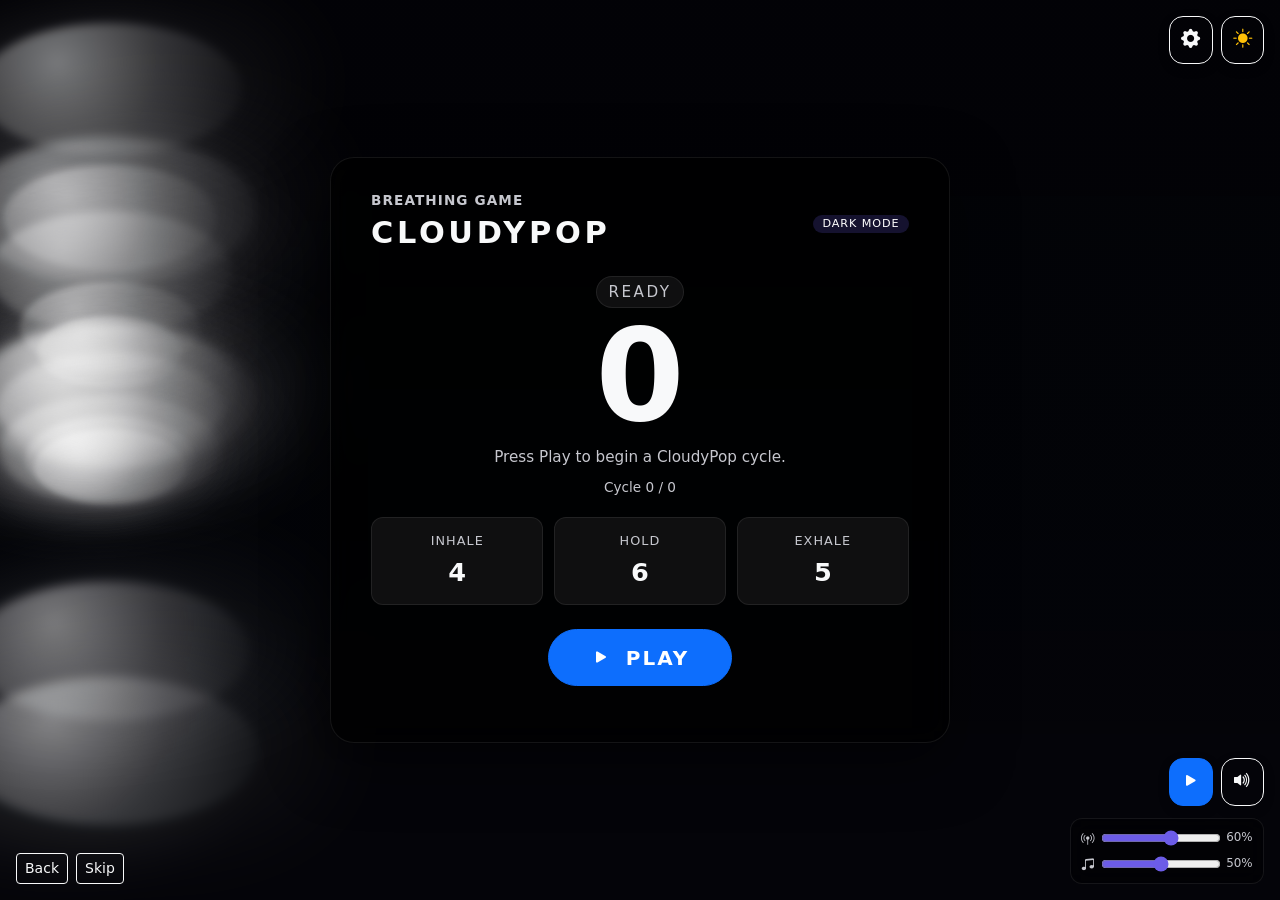
==== commit a88f6ce6: "Fix settings application and add Docker packaging" ====
--- a/index.html
+++ b/index.html
@@ -121,6 +121,15 @@
     .center-play-btn { margin-top: 1.5rem; }
     .center-play-btn .btn-lg { padding: 0.8rem 2.6rem; font-weight: 600; letter-spacing: 0.1em; text-transform: uppercase; border-radius: 999px; }
 
+    .phase-preview { display: grid; grid-template-columns: repeat(auto-fit, minmax(120px, 1fr)); gap: 0.65rem; margin-top: 1.25rem; }
+    .preview-box { background: rgba(255, 255, 255, 0.06); border: 1px solid rgba(255, 255, 255, 0.08); border-radius: 12px; padding: 0.8rem; text-align: center; transition: transform 0.25s ease, border-color 0.25s ease, background 0.25s ease; }
+    .preview-box .label { font-size: 0.8rem; letter-spacing: 0.08em; text-transform: uppercase; color: var(--text-muted); }
+    .preview-box .value { font-size: 1.6rem; font-weight: 700; margin-top: 0.15rem; }
+    .preview-box.active { transform: scale(1.1); border-color: var(--accent); background: rgba(108, 92, 231, 0.12); }
+    .preview-box.selecting { animation: pulse 0.5s ease-in-out infinite alternate; }
+
+    @keyframes pulse { from { transform: scale(1); } to { transform: scale(1.05); } }
+
     .top-right-controls, .bottom-right-controls { position: fixed; z-index: 30; right: 1rem; display: flex; align-items: center; gap: 0.5rem; }
     .top-right-controls { top: 1rem; }
     .bottom-right-controls { bottom: 1rem; flex-direction: column; align-items: flex-end; gap: 0.75rem; }
@@ -261,34 +270,34 @@
                 <div class="col-md-6">
                   <div class="settings-label mb-1">Inhale (seconds)</div>
                   <div class="d-flex align-items-center gap-2">
-                    <input type="range" min="1" max="20" value="4" class="form-range" id="inhaleMin">
-                    <small class="text-muted">Min: <span id="inhaleMinVal">4</span>s</small>
-                  </div>
-                  <div class="d-flex align-items-center gap-2">
-                    <input type="range" min="1" max="30" value="6" class="form-range" id="inhaleMax">
-                    <small class="text-muted">Max: <span id="inhaleMaxVal">6</span>s</small>
+                    <input type="number" min="0" max="30" value="4" class="form-control form-control-sm" id="inhaleMin" aria-label="Inhale minimum">
+                    <small class="text-muted">Min (0–30)</small>
+                  </div>
+                  <div class="d-flex align-items-center gap-2 mt-2">
+                    <input type="number" min="0" max="30" value="6" class="form-control form-control-sm" id="inhaleMax" aria-label="Inhale maximum">
+                    <small class="text-muted">Max (0–30)</small>
                   </div>
                 </div>
                 <div class="col-md-6">
                   <div class="settings-label mb-1">Hold (seconds)</div>
                   <div class="d-flex align-items-center gap-2">
-                    <input type="range" min="1" max="20" value="4" class="form-range" id="holdMin">
-                    <small class="text-muted">Min: <span id="holdMinVal">4</span>s</small>
-                  </div>
-                  <div class="d-flex align-items-center gap-2">
-                    <input type="range" min="1" max="30" value="6" class="form-range" id="holdMax">
-                    <small class="text-muted">Max: <span id="holdMaxVal">6</span>s</small>
+                    <input type="number" min="0" max="30" value="4" class="form-control form-control-sm" id="holdMin" aria-label="Hold minimum">
+                    <small class="text-muted">Min (0–30)</small>
+                  </div>
+                  <div class="d-flex align-items-center gap-2 mt-2">
+                    <input type="number" min="0" max="30" value="6" class="form-control form-control-sm" id="holdMax" aria-label="Hold maximum">
+                    <small class="text-muted">Max (0–30)</small>
                   </div>
                 </div>
                 <div class="col-md-6">
                   <div class="settings-label mb-1">Exhale (seconds)</div>
                   <div class="d-flex align-items-center gap-2">
-                    <input type="range" min="1" max="30" value="4" class="form-range" id="exhaleMin">
-                    <small class="text-muted">Min: <span id="exhaleMinVal">4</span>s</small>
-                  </div>
-                  <div class="d-flex align-items-center gap-2">
-                    <input type="range" min="1" max="40" value="8" class="form-range" id="exhaleMax">
-                    <small class="text-muted">Max: <span id="exhaleMaxVal">8</span>s</small>
+                    <input type="number" min="0" max="30" value="4" class="form-control form-control-sm" id="exhaleMin" aria-label="Exhale minimum">
+                    <small class="text-muted">Min (0–30)</small>
+                  </div>
+                  <div class="d-flex align-items-center gap-2 mt-2">
+                    <input type="number" min="0" max="30" value="8" class="form-control form-control-sm" id="exhaleMax" aria-label="Exhale maximum">
+                    <small class="text-muted">Max (0–30)</small>
                   </div>
                 </div>
                 <div class="col-md-6">
@@ -444,7 +453,8 @@
       settings: { ...DEFAULTS },
       musicAudio: new Audio(),
       wakeLock: null,
-      phaseHistory: []
+      phaseHistory: [],
+      pendingDurations: { inhale: 0, hold: 0, exhale: 0 }
     };
 
     const el = (id) => document.getElementById(id);
@@ -471,6 +481,8 @@
     const musicSliderEl = el('musicSlider');
     const sfxLabelEl = el('sfxLabel');
     const musicLabelEl = el('musicLabel');
+    const sfxVolumeEl = el('sfxVolume');
+    const musicVolumeEl = el('musicVolume');
 
     const inhaleMinEl = el('inhaleMin');
     const inhaleMaxEl = el('inhaleMax');
@@ -483,12 +495,6 @@
     const delayMinEl = el('delayMin');
     const delayMaxEl = el('delayMax');
     const cyclesEl = el('cycles');
-    const inhaleMinValEl = el('inhaleMinVal');
-    const inhaleMaxValEl = el('inhaleMaxVal');
-    const holdMinValEl = el('holdMinVal');
-    const holdMaxValEl = el('holdMaxVal');
-    const exhaleMinValEl = el('exhaleMinVal');
-    const exhaleMaxValEl = el('exhaleMaxVal');
     const breakMinValEl = el('breakMinVal');
     const breakMaxValEl = el('breakMaxVal');
     const delayMinValEl = el('delayMinVal');
@@ -505,6 +511,11 @@
     const musicLinkEl = el('musicLink');
     const musicUploadEl = el('musicUpload');
 
+    const previewInhaleEl = el('previewInhale');
+    const previewHoldEl = el('previewHold');
+    const previewExhaleEl = el('previewExhale');
+    const previewBoxes = document.querySelectorAll('.preview-box');
+
     const saveSettingsButtonEl = el('saveSettingsButton');
 
     function randint(min, max) {
@@ -518,9 +529,23 @@
     function setTimerValue(val) { timerValueEl.textContent = val; }
     function setStatus(text) { statusTextEl.textContent = text; }
 
+    function setPreviewValues(durations) {
+      if (!durations) return;
+      previewInhaleEl.textContent = durations.inhale ?? '—';
+      previewHoldEl.textContent = durations.hold ?? '—';
+      previewExhaleEl.textContent = durations.exhale ?? '—';
+    }
+
+    function setActivePreview(phase) {
+      previewBoxes.forEach((box) => {
+        const isActive = box.dataset.phase === phase;
+        box.classList.toggle('active', isActive);
+        if (!phase) { box.classList.remove('active'); }
+      });
+    }
+
     function clearTimers() {
-      if (state.timerId) { clearInterval(state.timerId); state.timerId = null; }
-      if (state.wheelTimerId) { clearInterval(state.wheelTimerId); state.wheelTimerId = null; }
+      if (state.timerId) { clearInterval(state.timerId); clearTimeout(state.timerId); state.timerId = null; }
     }
 
     function playBeep() {
@@ -563,7 +588,9 @@
       document.documentElement.style.setProperty('--bg-dark', state.settings.backgroundColor);
       document.documentElement.style.setProperty('--bg-image', `url('${state.settings.backgroundImage}')`);
       sfxSliderEl.value = state.settings.sfxVolume;
+      sfxVolumeEl.value = state.settings.sfxVolume;
       musicSliderEl.value = state.settings.musicVolume;
+      musicVolumeEl.value = state.settings.musicVolume;
       sfxLabelEl.textContent = state.settings.sfxVolume + '%';
       musicLabelEl.textContent = state.settings.musicVolume + '%';
       musicSelectEl.value = state.settings.musicChoice;
@@ -574,12 +601,6 @@
     }
 
     function updateRangeLabels() {
-      inhaleMinValEl.textContent = inhaleMinEl.value;
-      inhaleMaxValEl.textContent = inhaleMaxEl.value;
-      holdMinValEl.textContent = holdMinEl.value;
-      holdMaxValEl.textContent = holdMaxEl.value;
-      exhaleMinValEl.textContent = exhaleMinEl.value;
-      exhaleMaxValEl.textContent = exhaleMaxEl.value;
       breakMinValEl.textContent = breakMinEl.value;
       breakMaxValEl.textContent = breakMaxEl.value;
       delayMinValEl.textContent = delayMinEl.value;
@@ -598,34 +619,42 @@
       backgroundColorEl.value = s.backgroundColor;
       accentColorEl.value = s.accentColor;
       backgroundImageEl.value = s.backgroundImage.startsWith('data:') ? '' : s.backgroundImage;
+      musicSelectEl.value = s.musicChoice;
+      musicLinkEl.value = s.musicLink;
+      keepAwakeEl.checked = !!s.keepAwake;
+      sfxVolumeEl.value = s.sfxVolume;
+      musicVolumeEl.value = s.musicVolume;
       updateRangeLabels();
       sfxSliderEl.value = s.sfxVolume;
       musicSliderEl.value = s.musicVolume;
+      sfxLabelEl.textContent = s.sfxVolume + '%';
+      musicLabelEl.textContent = s.musicVolume + '%';
+      updateMusicInputs();
     }
 
     function loadSettingsFromForm() {
       const clamp = (v) => Math.min(30, Math.max(0, Number(v) || 0));
       const clampVolume = (v) => Math.min(100, Math.max(0, Number(v) || 0));
       const s = {
-        inhaleMin: Number(inhaleMinEl.value) || 1,
-        inhaleMax: Number(inhaleMaxEl.value) || 1,
-        holdMin: Number(holdMinEl.value) || 1,
-        holdMax: Number(holdMaxEl.value) || 1,
-        exhaleMin: Number(exhaleMinEl.value) || 1,
-        exhaleMax: Number(exhaleMaxEl.value) || 1,
-        breakMin: Number(breakMinEl.value) || 0,
-        breakMax: Number(breakMaxEl.value) || 0,
-        delayMin: Number(delayMinEl.value) || 0,
-        delayMax: Number(delayMaxEl.value) || 0,
-        cycles: Number(cyclesEl.value) || 1,
+        inhaleMin: clamp(inhaleMinEl.value),
+        inhaleMax: clamp(inhaleMaxEl.value),
+        holdMin: clamp(holdMinEl.value),
+        holdMax: clamp(holdMaxEl.value),
+        exhaleMin: clamp(exhaleMinEl.value),
+        exhaleMax: clamp(exhaleMaxEl.value),
+        breakMin: Math.max(0, Number(breakMinEl.value) || 0),
+        breakMax: Math.max(0, Number(breakMaxEl.value) || 0),
+        delayMin: Math.max(0, Number(delayMinEl.value) || 0),
+        delayMax: Math.max(0, Number(delayMaxEl.value) || 0),
+        cycles: Math.max(1, Number(cyclesEl.value) || 1),
         backgroundColor: backgroundColorEl.value || DEFAULTS.backgroundColor,
         accentColor: accentColorEl.value || DEFAULTS.accentColor,
-        backgroundImage: state.settings.backgroundImage || DEFAULTS.backgroundImage,
+        backgroundImage: backgroundImageEl.value || state.settings.backgroundImage || DEFAULTS.backgroundImage,
         theme: state.settings.theme,
         musicChoice: musicSelectEl.value,
         musicLink: musicLinkEl.value,
-        sfxVolume: Number(sfxSliderEl.value),
-        musicVolume: Number(musicSliderEl.value),
+        sfxVolume: clampVolume(sfxVolumeEl.value),
+        musicVolume: clampVolume(musicVolumeEl.value),
         keepAwake: keepAwakeEl.checked,
         musicUpload: state.settings.musicUpload
       };
@@ -652,10 +681,15 @@
       state.settings = { ...state.settings, ...newSettings };
       cycleTotalEl.textContent = state.settings.cycles;
       applyStyleSettings();
+      fillFormFromSettings();
       attachMusic();
+      if (state.isPlaying && !state.isPaused && !state.muted) { startMusic(); }
+      else { state.musicAudio.pause(); }
       if (state.settings.keepAwake) { requestWakeLock(); }
       else { releaseWakeLock(); }
+      generatePhaseDurations();
       saveSettingsToMemory();
+      settingsErrorEl.textContent = '';
       return true;
     }
 
@@ -695,27 +729,6 @@
       }
     }
 
-    function spinForRandomTime(min, max, label, doneCallback) {
-      clearTimers();
-      min = Math.max(0, Math.floor(min));
-      max = Math.max(0, Math.floor(max));
-      if (max < min) [min, max] = [max, min];
-      const finalValue = randint(min, max);
-      setPhaseLabel(label.toUpperCase());
-      setStatus('Spinning for a random time…');
-      state.wheelTimerId = setInterval(() => {
-        const fake = randint(min, max);
-        setTimerValue(fake + 's');
-      }, 70);
-      setTimeout(() => {
-        clearInterval(state.wheelTimerId);
-        state.wheelTimerId = null;
-        setTimerValue(finalValue);
-        setStatus('Locking in ' + finalValue + ' seconds.');
-        setTimeout(() => { doneCallback(finalValue); }, 400);
-      }, 900 + Math.random() * 1000);
-    }
-
     function startPhase(phaseName, duration) {
       clearTimers();
       state.currentStage = phaseName;
@@ -724,6 +737,8 @@
       let labelText = 'Phase';
       let statusHint = '';
       switch (phaseName) {
+        case 'startup': labelText = 'Start Warning'; statusHint = 'Final warning before the race begins.'; break;
+        case 'dramatic': labelText = 'Selecting'; statusHint = 'Locking in random timers…'; break;
         case 'delay': labelText = 'Get Ready'; statusHint = 'Next cycle is about to begin.'; break;
         case 'inhale': labelText = 'Inhale'; statusHint = 'Slow deep breath in…'; break;
         case 'hold': labelText = 'Hold'; statusHint = 'Hold gently, stay relaxed.'; break;
@@ -749,25 +764,45 @@
       }, 1000);
     }
 
-    function advancePhase() {
+    function runDramaticSequence(doneCallback) {
+      clearTimers();
+      state.currentStage = 'dramatic';
+      setPhaseLabel('SELECTING');
+      setStatus('Dramatic sequence underway…');
+      setTimerValue('…');
+      previewBoxes.forEach((box) => box.classList.add('selecting'));
+      setActivePreview(null);
+      setPreviewValues({ inhale: '?', hold: '?', exhale: '?' });
+      const duration = 2000 + Math.random() * 1000;
+      state.timerId = setTimeout(() => {
+        previewBoxes.forEach((box) => box.classList.remove('selecting'));
+        setPreviewValues(state.pendingDurations);
+        playBeep();
+        state.timerId = null;
+        doneCallback();
+      }, duration);
+    }
+
+    function startStartupWarning() {
+      startPhase('startup', 5);
+    }
+
+    function generatePhaseDurations() {
       const s = state.settings;
-      const stage = state.currentStage;
-      if (!state.isPlaying) return;
-      if (stage === 'delay') {
-        spinForRandomTime(s.inhaleMin, s.inhaleMax, 'Inhale', (v) => startPhase('inhale', v));
-      } else if (stage === 'inhale') {
-        spinForRandomTime(s.holdMin, s.holdMax, 'Hold', (v) => startPhase('hold', v));
-      } else if (stage === 'hold') {
-        spinForRandomTime(s.exhaleMin, s.exhaleMax, 'Exhale', (v) => startPhase('exhale', v));
-      } else if (stage === 'exhale') {
-        if (s.breakMax > 0) {
-          spinForRandomTime(s.breakMin, s.breakMax, 'Break', (v) => {
-            if (v === 0) { startNextCycleOrEnd(); }
-            else { startPhase('break', v); }
-          });
-        } else { startNextCycleOrEnd(); }
-      } else if (stage === 'break') {
-        startNextCycleOrEnd();
+      state.pendingDurations = {
+        inhale: randint(s.inhaleMin, s.inhaleMax),
+        hold: randint(s.holdMin, s.holdMax),
+        exhale: randint(s.exhaleMin, s.exhaleMax)
+      };
+      setPreviewValues(state.pendingDurations);
+    }
+
+    function startBreakOrNext() {
+      const s = state.settings;
+      if (s.breakMax > 0) {
+        const breakDuration = randint(s.breakMin, s.breakMax);
+        if (breakDuration === 0) { startNextCycleOrEnd(); }
+        else { startPhase('break', breakDuration); }
       } else {
         startNextCycleOrEnd();
       }
@@ -791,11 +826,8 @@
       if (state.currentCycle >= s.cycles) { endGame(); return; }
       state.currentCycle += 1;
       cycleCurrentEl.textContent = state.currentCycle;
-      if (s.delayMax > 0) {
-        spinForRandomTime(s.delayMin, s.delayMax, 'Get Ready', (v) => startPhase('delay', v));
-      } else {
-        spinForRandomTime(s.inhaleMin, s.inhaleMax, 'Inhale', (v) => startPhase('inhale', v));
-      }
+      generatePhaseDurations();
+      startStartupWarning();
     }
 
     function startGame() {
@@ -813,6 +845,8 @@
       setStatus('Spinning up your first CloudyPop cycle…');
       setTimerValue('—');
       setPhaseLabel('READY');
+      setActivePreview(null);
+      previewBoxes.forEach((box) => box.classList.remove('selecting'));
       updatePlayPauseButton();
       startMusic();
       startNextCycleOrEnd();
@@ -869,21 +903,22 @@
 
     function goBackPhase() {
       if (!state.isPlaying) { startGame(); return; }
-      const order = ['delay', 'inhale', 'hold', 'exhale', 'break'];
-      const idx = order.indexOf(state.currentStage);
-      const s = state.settings;
-      if (idx <= 0) {
-        const dur = Math.max(1, randint(s.breakMin, s.breakMax));
-        startPhase('break', dur);
-        return;
+      switch (state.currentStage) {
+        case 'inhale':
+          startStartupWarning();
+          break;
+        case 'hold':
+          startPhase('inhale', state.pendingDurations.inhale);
+          break;
+        case 'exhale':
+          startPhase('hold', state.pendingDurations.hold);
+          break;
+        case 'break':
+          startPhase('exhale', state.pendingDurations.exhale);
+          break;
+        default:
+          startStartupWarning();
       }
-      const prevStage = order[idx - 1];
-      let range = [s.delayMin, s.delayMax];
-      if (prevStage === 'inhale') range = [s.inhaleMin, s.inhaleMax];
-      if (prevStage === 'hold') range = [s.holdMin, s.holdMax];
-      if (prevStage === 'exhale') range = [s.exhaleMin, s.exhaleMax];
-      if (prevStage === 'break') range = [s.breakMin, s.breakMax];
-      spinForRandomTime(range[0], range[1], prevStage, (v) => startPhase(prevStage, v));
     }
 
     function startMusic() {
@@ -942,6 +977,12 @@
         input.addEventListener('input', updateRangeLabels);
       });
 
+      const settingsModalEl = document.getElementById('settingsModal');
+      settingsModalEl.addEventListener('show.bs.modal', () => {
+        settingsErrorEl.textContent = '';
+        fillFormFromSettings();
+      });
+
       centerPlayButtonEl.addEventListener('click', startGame);
       restartButtonEl.addEventListener('click', startGame);
       playPauseButtonEl.addEventListener('click', () => {
@@ -1038,6 +1079,7 @@
       applyStyleSettings();
       fillFormFromSettings();
       updateRangeLabels();
+      generatePhaseDurations();
       attachMusic();
       setPhaseLabel('READY');
       setTimerValue('0');
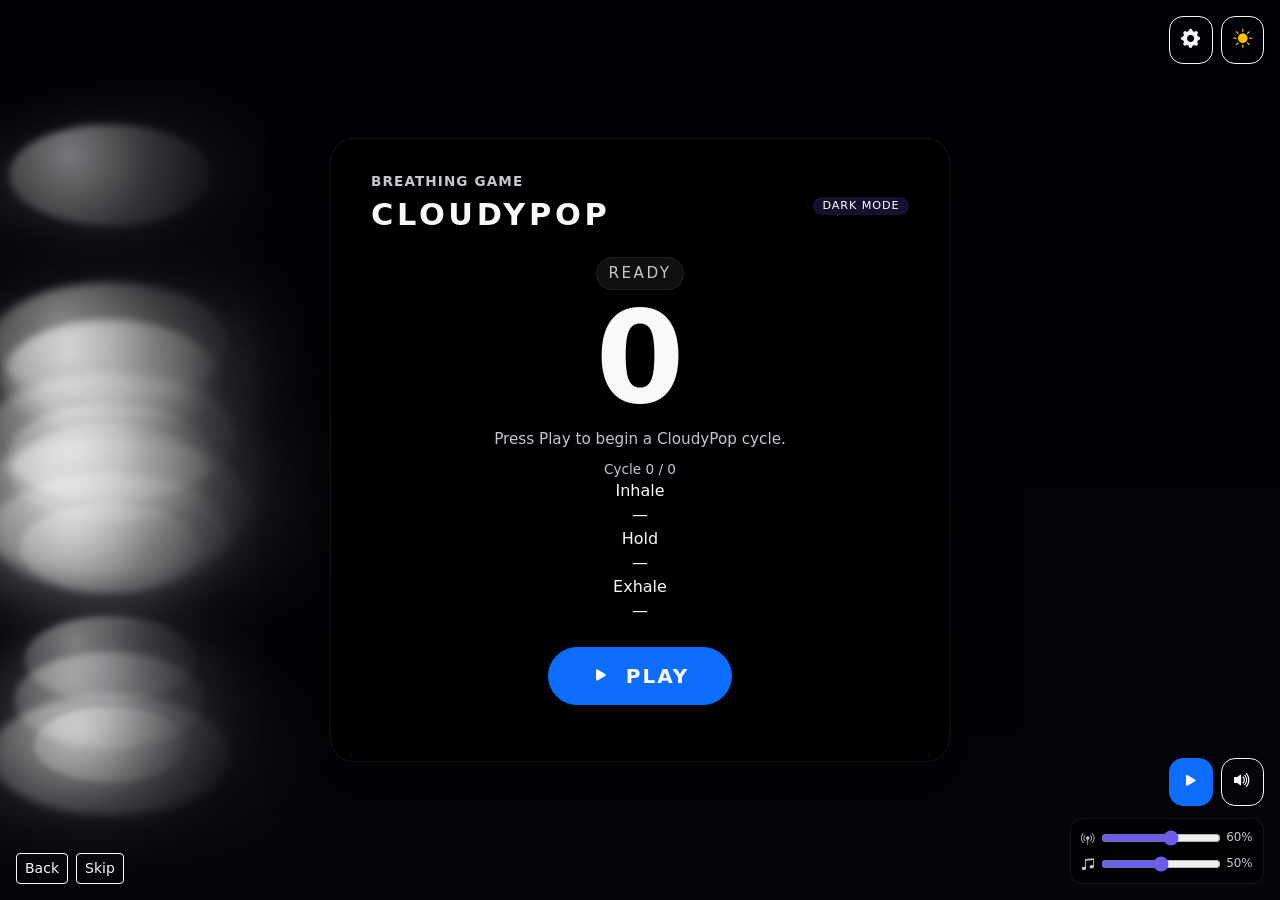
==== commit fdf4853d: "Fix settings modal button" ====
--- a/index.html
+++ b/index.html
@@ -121,15 +121,6 @@
     .center-play-btn { margin-top: 1.5rem; }
     .center-play-btn .btn-lg { padding: 0.8rem 2.6rem; font-weight: 600; letter-spacing: 0.1em; text-transform: uppercase; border-radius: 999px; }
 
-    .phase-preview { display: grid; grid-template-columns: repeat(auto-fit, minmax(120px, 1fr)); gap: 0.65rem; margin-top: 1.25rem; }
-    .preview-box { background: rgba(255, 255, 255, 0.06); border: 1px solid rgba(255, 255, 255, 0.08); border-radius: 12px; padding: 0.8rem; text-align: center; transition: transform 0.25s ease, border-color 0.25s ease, background 0.25s ease; }
-    .preview-box .label { font-size: 0.8rem; letter-spacing: 0.08em; text-transform: uppercase; color: var(--text-muted); }
-    .preview-box .value { font-size: 1.6rem; font-weight: 700; margin-top: 0.15rem; }
-    .preview-box.active { transform: scale(1.1); border-color: var(--accent); background: rgba(108, 92, 231, 0.12); }
-    .preview-box.selecting { animation: pulse 0.5s ease-in-out infinite alternate; }
-
-    @keyframes pulse { from { transform: scale(1); } to { transform: scale(1.05); } }
-
     .top-right-controls, .bottom-right-controls { position: fixed; z-index: 30; right: 1rem; display: flex; align-items: center; gap: 0.5rem; }
     .top-right-controls { top: 1rem; }
     .bottom-right-controls { bottom: 1rem; flex-direction: column; align-items: flex-end; gap: 0.75rem; }
@@ -270,34 +261,34 @@
                 <div class="col-md-6">
                   <div class="settings-label mb-1">Inhale (seconds)</div>
                   <div class="d-flex align-items-center gap-2">
-                    <input type="number" min="0" max="30" value="4" class="form-control form-control-sm" id="inhaleMin" aria-label="Inhale minimum">
-                    <small class="text-muted">Min (0–30)</small>
-                  </div>
-                  <div class="d-flex align-items-center gap-2 mt-2">
-                    <input type="number" min="0" max="30" value="6" class="form-control form-control-sm" id="inhaleMax" aria-label="Inhale maximum">
-                    <small class="text-muted">Max (0–30)</small>
+                    <input type="range" min="1" max="20" value="4" class="form-range" id="inhaleMin">
+                    <small class="text-muted">Min: <span id="inhaleMinVal">4</span>s</small>
+                  </div>
+                  <div class="d-flex align-items-center gap-2">
+                    <input type="range" min="1" max="30" value="6" class="form-range" id="inhaleMax">
+                    <small class="text-muted">Max: <span id="inhaleMaxVal">6</span>s</small>
                   </div>
                 </div>
                 <div class="col-md-6">
                   <div class="settings-label mb-1">Hold (seconds)</div>
                   <div class="d-flex align-items-center gap-2">
-                    <input type="number" min="0" max="30" value="4" class="form-control form-control-sm" id="holdMin" aria-label="Hold minimum">
-                    <small class="text-muted">Min (0–30)</small>
-                  </div>
-                  <div class="d-flex align-items-center gap-2 mt-2">
-                    <input type="number" min="0" max="30" value="6" class="form-control form-control-sm" id="holdMax" aria-label="Hold maximum">
-                    <small class="text-muted">Max (0–30)</small>
+                    <input type="range" min="1" max="20" value="4" class="form-range" id="holdMin">
+                    <small class="text-muted">Min: <span id="holdMinVal">4</span>s</small>
+                  </div>
+                  <div class="d-flex align-items-center gap-2">
+                    <input type="range" min="1" max="30" value="6" class="form-range" id="holdMax">
+                    <small class="text-muted">Max: <span id="holdMaxVal">6</span>s</small>
                   </div>
                 </div>
                 <div class="col-md-6">
                   <div class="settings-label mb-1">Exhale (seconds)</div>
                   <div class="d-flex align-items-center gap-2">
-                    <input type="number" min="0" max="30" value="4" class="form-control form-control-sm" id="exhaleMin" aria-label="Exhale minimum">
-                    <small class="text-muted">Min (0–30)</small>
-                  </div>
-                  <div class="d-flex align-items-center gap-2 mt-2">
-                    <input type="number" min="0" max="30" value="8" class="form-control form-control-sm" id="exhaleMax" aria-label="Exhale maximum">
-                    <small class="text-muted">Max (0–30)</small>
+                    <input type="range" min="1" max="30" value="4" class="form-range" id="exhaleMin">
+                    <small class="text-muted">Min: <span id="exhaleMinVal">4</span>s</small>
+                  </div>
+                  <div class="d-flex align-items-center gap-2">
+                    <input type="range" min="1" max="40" value="8" class="form-range" id="exhaleMax">
+                    <small class="text-muted">Max: <span id="exhaleMaxVal">8</span>s</small>
                   </div>
                 </div>
                 <div class="col-md-6">
@@ -453,8 +444,7 @@
       settings: { ...DEFAULTS },
       musicAudio: new Audio(),
       wakeLock: null,
-      phaseHistory: [],
-      pendingDurations: { inhale: 0, hold: 0, exhale: 0 }
+      phaseHistory: []
     };
 
     const el = (id) => document.getElementById(id);
@@ -481,8 +471,6 @@
     const musicSliderEl = el('musicSlider');
     const sfxLabelEl = el('sfxLabel');
     const musicLabelEl = el('musicLabel');
-    const sfxVolumeEl = el('sfxVolume');
-    const musicVolumeEl = el('musicVolume');
 
     const inhaleMinEl = el('inhaleMin');
     const inhaleMaxEl = el('inhaleMax');
@@ -495,6 +483,12 @@
     const delayMinEl = el('delayMin');
     const delayMaxEl = el('delayMax');
     const cyclesEl = el('cycles');
+    const inhaleMinValEl = el('inhaleMinVal');
+    const inhaleMaxValEl = el('inhaleMaxVal');
+    const holdMinValEl = el('holdMinVal');
+    const holdMaxValEl = el('holdMaxVal');
+    const exhaleMinValEl = el('exhaleMinVal');
+    const exhaleMaxValEl = el('exhaleMaxVal');
     const breakMinValEl = el('breakMinVal');
     const breakMaxValEl = el('breakMaxVal');
     const delayMinValEl = el('delayMinVal');
@@ -511,12 +505,8 @@
     const musicLinkEl = el('musicLink');
     const musicUploadEl = el('musicUpload');
 
-    const previewInhaleEl = el('previewInhale');
-    const previewHoldEl = el('previewHold');
-    const previewExhaleEl = el('previewExhale');
-    const previewBoxes = document.querySelectorAll('.preview-box');
-
     const saveSettingsButtonEl = el('saveSettingsButton');
+    const settingsButtonEl = el('settingsButton');
 
     function randint(min, max) {
       min = Math.floor(min);
@@ -529,23 +519,9 @@
     function setTimerValue(val) { timerValueEl.textContent = val; }
     function setStatus(text) { statusTextEl.textContent = text; }
 
-    function setPreviewValues(durations) {
-      if (!durations) return;
-      previewInhaleEl.textContent = durations.inhale ?? '—';
-      previewHoldEl.textContent = durations.hold ?? '—';
-      previewExhaleEl.textContent = durations.exhale ?? '—';
-    }
-
-    function setActivePreview(phase) {
-      previewBoxes.forEach((box) => {
-        const isActive = box.dataset.phase === phase;
-        box.classList.toggle('active', isActive);
-        if (!phase) { box.classList.remove('active'); }
-      });
-    }
-
     function clearTimers() {
-      if (state.timerId) { clearInterval(state.timerId); clearTimeout(state.timerId); state.timerId = null; }
+      if (state.timerId) { clearInterval(state.timerId); state.timerId = null; }
+      if (state.wheelTimerId) { clearInterval(state.wheelTimerId); state.wheelTimerId = null; }
     }
 
     function playBeep() {
@@ -588,9 +564,7 @@
       document.documentElement.style.setProperty('--bg-dark', state.settings.backgroundColor);
       document.documentElement.style.setProperty('--bg-image', `url('${state.settings.backgroundImage}')`);
       sfxSliderEl.value = state.settings.sfxVolume;
-      sfxVolumeEl.value = state.settings.sfxVolume;
       musicSliderEl.value = state.settings.musicVolume;
-      musicVolumeEl.value = state.settings.musicVolume;
       sfxLabelEl.textContent = state.settings.sfxVolume + '%';
       musicLabelEl.textContent = state.settings.musicVolume + '%';
       musicSelectEl.value = state.settings.musicChoice;
@@ -601,6 +575,12 @@
     }
 
     function updateRangeLabels() {
+      inhaleMinValEl.textContent = inhaleMinEl.value;
+      inhaleMaxValEl.textContent = inhaleMaxEl.value;
+      holdMinValEl.textContent = holdMinEl.value;
+      holdMaxValEl.textContent = holdMaxEl.value;
+      exhaleMinValEl.textContent = exhaleMinEl.value;
+      exhaleMaxValEl.textContent = exhaleMaxEl.value;
       breakMinValEl.textContent = breakMinEl.value;
       breakMaxValEl.textContent = breakMaxEl.value;
       delayMinValEl.textContent = delayMinEl.value;
@@ -619,42 +599,34 @@
       backgroundColorEl.value = s.backgroundColor;
       accentColorEl.value = s.accentColor;
       backgroundImageEl.value = s.backgroundImage.startsWith('data:') ? '' : s.backgroundImage;
-      musicSelectEl.value = s.musicChoice;
-      musicLinkEl.value = s.musicLink;
-      keepAwakeEl.checked = !!s.keepAwake;
-      sfxVolumeEl.value = s.sfxVolume;
-      musicVolumeEl.value = s.musicVolume;
       updateRangeLabels();
       sfxSliderEl.value = s.sfxVolume;
       musicSliderEl.value = s.musicVolume;
-      sfxLabelEl.textContent = s.sfxVolume + '%';
-      musicLabelEl.textContent = s.musicVolume + '%';
-      updateMusicInputs();
     }
 
     function loadSettingsFromForm() {
       const clamp = (v) => Math.min(30, Math.max(0, Number(v) || 0));
       const clampVolume = (v) => Math.min(100, Math.max(0, Number(v) || 0));
       const s = {
-        inhaleMin: clamp(inhaleMinEl.value),
-        inhaleMax: clamp(inhaleMaxEl.value),
-        holdMin: clamp(holdMinEl.value),
-        holdMax: clamp(holdMaxEl.value),
-        exhaleMin: clamp(exhaleMinEl.value),
-        exhaleMax: clamp(exhaleMaxEl.value),
-        breakMin: Math.max(0, Number(breakMinEl.value) || 0),
-        breakMax: Math.max(0, Number(breakMaxEl.value) || 0),
-        delayMin: Math.max(0, Number(delayMinEl.value) || 0),
-        delayMax: Math.max(0, Number(delayMaxEl.value) || 0),
-        cycles: Math.max(1, Number(cyclesEl.value) || 1),
+        inhaleMin: Number(inhaleMinEl.value) || 1,
+        inhaleMax: Number(inhaleMaxEl.value) || 1,
+        holdMin: Number(holdMinEl.value) || 1,
+        holdMax: Number(holdMaxEl.value) || 1,
+        exhaleMin: Number(exhaleMinEl.value) || 1,
+        exhaleMax: Number(exhaleMaxEl.value) || 1,
+        breakMin: Number(breakMinEl.value) || 0,
+        breakMax: Number(breakMaxEl.value) || 0,
+        delayMin: Number(delayMinEl.value) || 0,
+        delayMax: Number(delayMaxEl.value) || 0,
+        cycles: Number(cyclesEl.value) || 1,
         backgroundColor: backgroundColorEl.value || DEFAULTS.backgroundColor,
         accentColor: accentColorEl.value || DEFAULTS.accentColor,
-        backgroundImage: backgroundImageEl.value || state.settings.backgroundImage || DEFAULTS.backgroundImage,
+        backgroundImage: state.settings.backgroundImage || DEFAULTS.backgroundImage,
         theme: state.settings.theme,
         musicChoice: musicSelectEl.value,
         musicLink: musicLinkEl.value,
-        sfxVolume: clampVolume(sfxVolumeEl.value),
-        musicVolume: clampVolume(musicVolumeEl.value),
+        sfxVolume: Number(sfxSliderEl.value),
+        musicVolume: Number(musicSliderEl.value),
         keepAwake: keepAwakeEl.checked,
         musicUpload: state.settings.musicUpload
       };
@@ -681,15 +653,10 @@
       state.settings = { ...state.settings, ...newSettings };
       cycleTotalEl.textContent = state.settings.cycles;
       applyStyleSettings();
-      fillFormFromSettings();
       attachMusic();
-      if (state.isPlaying && !state.isPaused && !state.muted) { startMusic(); }
-      else { state.musicAudio.pause(); }
       if (state.settings.keepAwake) { requestWakeLock(); }
       else { releaseWakeLock(); }
-      generatePhaseDurations();
       saveSettingsToMemory();
-      settingsErrorEl.textContent = '';
       return true;
     }
 
@@ -729,6 +696,27 @@
       }
     }
 
+    function spinForRandomTime(min, max, label, doneCallback) {
+      clearTimers();
+      min = Math.max(0, Math.floor(min));
+      max = Math.max(0, Math.floor(max));
+      if (max < min) [min, max] = [max, min];
+      const finalValue = randint(min, max);
+      setPhaseLabel(label.toUpperCase());
+      setStatus('Spinning for a random time…');
+      state.wheelTimerId = setInterval(() => {
+        const fake = randint(min, max);
+        setTimerValue(fake + 's');
+      }, 70);
+      setTimeout(() => {
+        clearInterval(state.wheelTimerId);
+        state.wheelTimerId = null;
+        setTimerValue(finalValue);
+        setStatus('Locking in ' + finalValue + ' seconds.');
+        setTimeout(() => { doneCallback(finalValue); }, 400);
+      }, 900 + Math.random() * 1000);
+    }
+
     function startPhase(phaseName, duration) {
       clearTimers();
       state.currentStage = phaseName;
@@ -737,8 +725,6 @@
       let labelText = 'Phase';
       let statusHint = '';
       switch (phaseName) {
-        case 'startup': labelText = 'Start Warning'; statusHint = 'Final warning before the race begins.'; break;
-        case 'dramatic': labelText = 'Selecting'; statusHint = 'Locking in random timers…'; break;
         case 'delay': labelText = 'Get Ready'; statusHint = 'Next cycle is about to begin.'; break;
         case 'inhale': labelText = 'Inhale'; statusHint = 'Slow deep breath in…'; break;
         case 'hold': labelText = 'Hold'; statusHint = 'Hold gently, stay relaxed.'; break;
@@ -764,45 +750,25 @@
       }, 1000);
     }
 
-    function runDramaticSequence(doneCallback) {
-      clearTimers();
-      state.currentStage = 'dramatic';
-      setPhaseLabel('SELECTING');
-      setStatus('Dramatic sequence underway…');
-      setTimerValue('…');
-      previewBoxes.forEach((box) => box.classList.add('selecting'));
-      setActivePreview(null);
-      setPreviewValues({ inhale: '?', hold: '?', exhale: '?' });
-      const duration = 2000 + Math.random() * 1000;
-      state.timerId = setTimeout(() => {
-        previewBoxes.forEach((box) => box.classList.remove('selecting'));
-        setPreviewValues(state.pendingDurations);
-        playBeep();
-        state.timerId = null;
-        doneCallback();
-      }, duration);
-    }
-
-    function startStartupWarning() {
-      startPhase('startup', 5);
-    }
-
-    function generatePhaseDurations() {
+    function advancePhase() {
       const s = state.settings;
-      state.pendingDurations = {
-        inhale: randint(s.inhaleMin, s.inhaleMax),
-        hold: randint(s.holdMin, s.holdMax),
-        exhale: randint(s.exhaleMin, s.exhaleMax)
-      };
-      setPreviewValues(state.pendingDurations);
-    }
-
-    function startBreakOrNext() {
-      const s = state.settings;
-      if (s.breakMax > 0) {
-        const breakDuration = randint(s.breakMin, s.breakMax);
-        if (breakDuration === 0) { startNextCycleOrEnd(); }
-        else { startPhase('break', breakDuration); }
+      const stage = state.currentStage;
+      if (!state.isPlaying) return;
+      if (stage === 'delay') {
+        spinForRandomTime(s.inhaleMin, s.inhaleMax, 'Inhale', (v) => startPhase('inhale', v));
+      } else if (stage === 'inhale') {
+        spinForRandomTime(s.holdMin, s.holdMax, 'Hold', (v) => startPhase('hold', v));
+      } else if (stage === 'hold') {
+        spinForRandomTime(s.exhaleMin, s.exhaleMax, 'Exhale', (v) => startPhase('exhale', v));
+      } else if (stage === 'exhale') {
+        if (s.breakMax > 0) {
+          spinForRandomTime(s.breakMin, s.breakMax, 'Break', (v) => {
+            if (v === 0) { startNextCycleOrEnd(); }
+            else { startPhase('break', v); }
+          });
+        } else { startNextCycleOrEnd(); }
+      } else if (stage === 'break') {
+        startNextCycleOrEnd();
       } else {
         startNextCycleOrEnd();
       }
@@ -826,8 +792,11 @@
       if (state.currentCycle >= s.cycles) { endGame(); return; }
       state.currentCycle += 1;
       cycleCurrentEl.textContent = state.currentCycle;
-      generatePhaseDurations();
-      startStartupWarning();
+      if (s.delayMax > 0) {
+        spinForRandomTime(s.delayMin, s.delayMax, 'Get Ready', (v) => startPhase('delay', v));
+      } else {
+        spinForRandomTime(s.inhaleMin, s.inhaleMax, 'Inhale', (v) => startPhase('inhale', v));
+      }
     }
 
     function startGame() {
@@ -845,8 +814,6 @@
       setStatus('Spinning up your first CloudyPop cycle…');
       setTimerValue('—');
       setPhaseLabel('READY');
-      setActivePreview(null);
-      previewBoxes.forEach((box) => box.classList.remove('selecting'));
       updatePlayPauseButton();
       startMusic();
       startNextCycleOrEnd();
@@ -903,22 +870,21 @@
 
     function goBackPhase() {
       if (!state.isPlaying) { startGame(); return; }
-      switch (state.currentStage) {
-        case 'inhale':
-          startStartupWarning();
-          break;
-        case 'hold':
-          startPhase('inhale', state.pendingDurations.inhale);
-          break;
-        case 'exhale':
-          startPhase('hold', state.pendingDurations.hold);
-          break;
-        case 'break':
-          startPhase('exhale', state.pendingDurations.exhale);
-          break;
-        default:
-          startStartupWarning();
+      const order = ['delay', 'inhale', 'hold', 'exhale', 'break'];
+      const idx = order.indexOf(state.currentStage);
+      const s = state.settings;
+      if (idx <= 0) {
+        const dur = Math.max(1, randint(s.breakMin, s.breakMax));
+        startPhase('break', dur);
+        return;
       }
+      const prevStage = order[idx - 1];
+      let range = [s.delayMin, s.delayMax];
+      if (prevStage === 'inhale') range = [s.inhaleMin, s.inhaleMax];
+      if (prevStage === 'hold') range = [s.holdMin, s.holdMax];
+      if (prevStage === 'exhale') range = [s.exhaleMin, s.exhaleMax];
+      if (prevStage === 'break') range = [s.breakMin, s.breakMax];
+      spinForRandomTime(range[0], range[1], prevStage, (v) => startPhase(prevStage, v));
     }
 
     function startMusic() {
@@ -977,12 +943,6 @@
         input.addEventListener('input', updateRangeLabels);
       });
 
-      const settingsModalEl = document.getElementById('settingsModal');
-      settingsModalEl.addEventListener('show.bs.modal', () => {
-        settingsErrorEl.textContent = '';
-        fillFormFromSettings();
-      });
-
       centerPlayButtonEl.addEventListener('click', startGame);
       restartButtonEl.addEventListener('click', startGame);
       playPauseButtonEl.addEventListener('click', () => {
@@ -1060,11 +1020,19 @@
         saveSettingsToMemory();
       });
 
+      settingsButtonEl.addEventListener('click', (event) => {
+        event.preventDefault();
+        event.stopPropagation();
+        const modalEl = document.getElementById('settingsModal');
+        const modal = bootstrap.Modal.getOrCreateInstance(modalEl);
+        modal.show();
+      });
+
       saveSettingsButtonEl.addEventListener('click', () => {
         if (applySettings()) {
           const modalEl = document.getElementById('settingsModal');
-          const modal = bootstrap.Modal.getInstance(modalEl);
-          if (modal) modal.hide();
+          const modal = bootstrap.Modal.getOrCreateInstance(modalEl);
+          modal.hide();
         }
       });
 
@@ -1079,7 +1047,6 @@
       applyStyleSettings();
       fillFormFromSettings();
       updateRangeLabels();
-      generatePhaseDurations();
       attachMusic();
       setPhaseLabel('READY');
       setTimerValue('0');
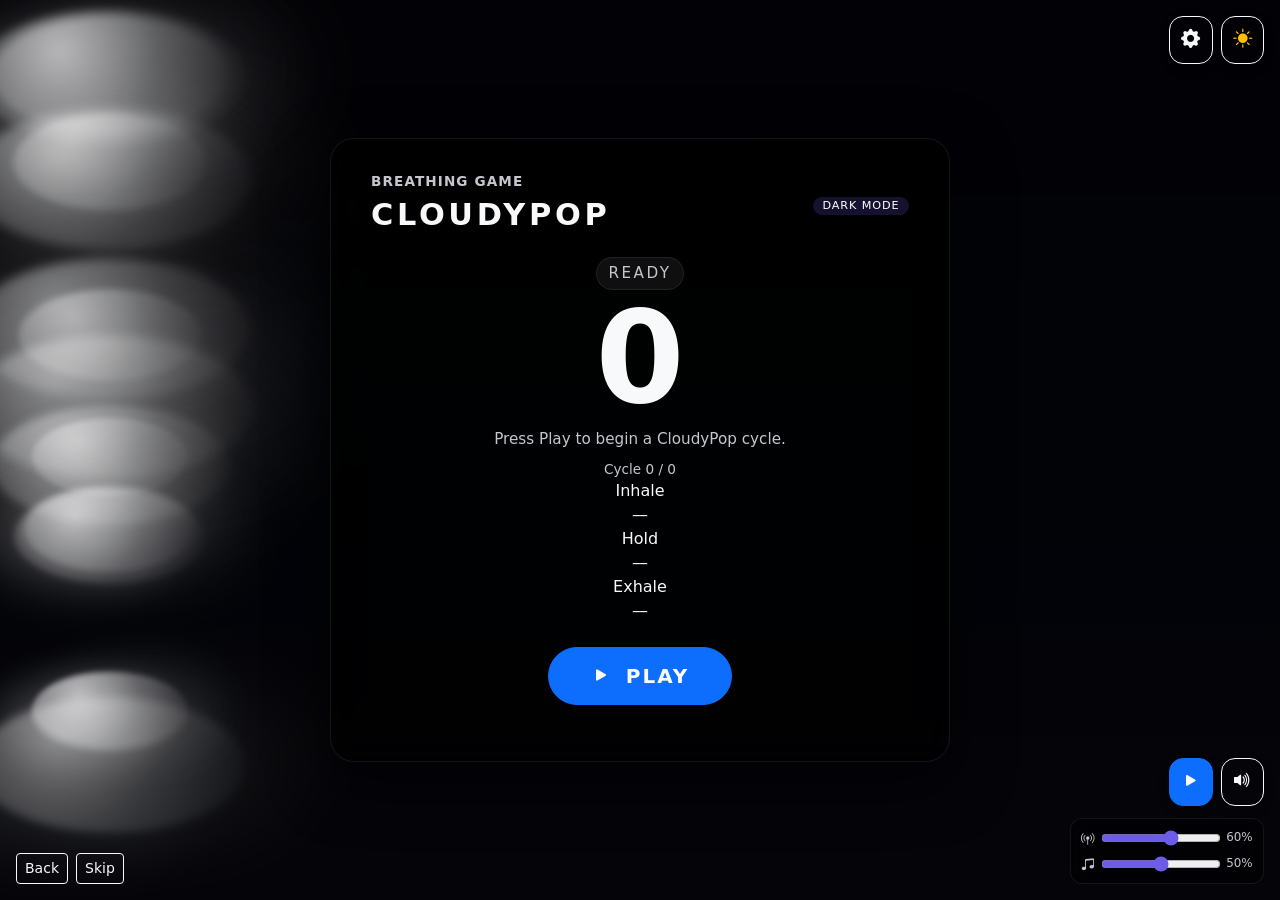
==== commit ea79eb52: "Fix countdown timers and time inputs" ====
--- a/index.html
+++ b/index.html
@@ -260,57 +260,67 @@
               <div class="row g-3">
                 <div class="col-md-6">
                   <div class="settings-label mb-1">Inhale (seconds)</div>
-                  <div class="d-flex align-items-center gap-2">
-                    <input type="range" min="1" max="20" value="4" class="form-range" id="inhaleMin">
-                    <small class="text-muted">Min: <span id="inhaleMinVal">4</span>s</small>
-                  </div>
-                  <div class="d-flex align-items-center gap-2">
-                    <input type="range" min="1" max="30" value="6" class="form-range" id="inhaleMax">
-                    <small class="text-muted">Max: <span id="inhaleMaxVal">6</span>s</small>
+                  <div class="row g-2">
+                    <div class="col-6">
+                      <label class="form-label small mb-0" for="inhaleMin">Min</label>
+                      <input type="number" min="1" value="4" class="form-control form-control-sm" id="inhaleMin">
+                    </div>
+                    <div class="col-6">
+                      <label class="form-label small mb-0" for="inhaleMax">Max</label>
+                      <input type="number" min="1" value="6" class="form-control form-control-sm" id="inhaleMax">
+                    </div>
                   </div>
                 </div>
                 <div class="col-md-6">
                   <div class="settings-label mb-1">Hold (seconds)</div>
-                  <div class="d-flex align-items-center gap-2">
-                    <input type="range" min="1" max="20" value="4" class="form-range" id="holdMin">
-                    <small class="text-muted">Min: <span id="holdMinVal">4</span>s</small>
-                  </div>
-                  <div class="d-flex align-items-center gap-2">
-                    <input type="range" min="1" max="30" value="6" class="form-range" id="holdMax">
-                    <small class="text-muted">Max: <span id="holdMaxVal">6</span>s</small>
+                  <div class="row g-2">
+                    <div class="col-6">
+                      <label class="form-label small mb-0" for="holdMin">Min</label>
+                      <input type="number" min="1" value="4" class="form-control form-control-sm" id="holdMin">
+                    </div>
+                    <div class="col-6">
+                      <label class="form-label small mb-0" for="holdMax">Max</label>
+                      <input type="number" min="1" value="6" class="form-control form-control-sm" id="holdMax">
+                    </div>
                   </div>
                 </div>
                 <div class="col-md-6">
                   <div class="settings-label mb-1">Exhale (seconds)</div>
-                  <div class="d-flex align-items-center gap-2">
-                    <input type="range" min="1" max="30" value="4" class="form-range" id="exhaleMin">
-                    <small class="text-muted">Min: <span id="exhaleMinVal">4</span>s</small>
-                  </div>
-                  <div class="d-flex align-items-center gap-2">
-                    <input type="range" min="1" max="40" value="8" class="form-range" id="exhaleMax">
-                    <small class="text-muted">Max: <span id="exhaleMaxVal">8</span>s</small>
+                  <div class="row g-2">
+                    <div class="col-6">
+                      <label class="form-label small mb-0" for="exhaleMin">Min</label>
+                      <input type="number" min="1" value="4" class="form-control form-control-sm" id="exhaleMin">
+                    </div>
+                    <div class="col-6">
+                      <label class="form-label small mb-0" for="exhaleMax">Max</label>
+                      <input type="number" min="1" value="8" class="form-control form-control-sm" id="exhaleMax">
+                    </div>
                   </div>
                 </div>
                 <div class="col-md-6">
                   <div class="settings-label mb-1">Break / Rest (seconds)</div>
-                  <div class="d-flex align-items-center gap-2">
-                    <input type="range" min="0" max="20" value="3" class="form-range" id="breakMin">
-                    <small class="text-muted">Min: <span id="breakMinVal">3</span>s</small>
-                  </div>
-                  <div class="d-flex align-items-center gap-2">
-                    <input type="range" min="0" max="30" value="6" class="form-range" id="breakMax">
-                    <small class="text-muted">Max: <span id="breakMaxVal">6</span>s</small>
+                  <div class="row g-2">
+                    <div class="col-6">
+                      <label class="form-label small mb-0" for="breakMin">Min</label>
+                      <input type="number" min="0" value="3" class="form-control form-control-sm" id="breakMin">
+                    </div>
+                    <div class="col-6">
+                      <label class="form-label small mb-0" for="breakMax">Max</label>
+                      <input type="number" min="0" value="6" class="form-control form-control-sm" id="breakMax">
+                    </div>
                   </div>
                 </div>
                 <div class="col-md-6">
                   <div class="settings-label mb-1">Session start delay (seconds)</div>
-                  <div class="d-flex align-items-center gap-2">
-                    <input type="range" min="0" max="15" value="1" class="form-range" id="delayMin">
-                    <small class="text-muted">Min: <span id="delayMinVal">1</span>s</small>
-                  </div>
-                  <div class="d-flex align-items-center gap-2">
-                    <input type="range" min="0" max="20" value="3" class="form-range" id="delayMax">
-                    <small class="text-muted">Max: <span id="delayMaxVal">3</span>s</small>
+                  <div class="row g-2">
+                    <div class="col-6">
+                      <label class="form-label small mb-0" for="delayMin">Min</label>
+                      <input type="number" min="0" value="1" class="form-control form-control-sm" id="delayMin">
+                    </div>
+                    <div class="col-6">
+                      <label class="form-label small mb-0" for="delayMax">Max</label>
+                      <input type="number" min="0" value="3" class="form-control form-control-sm" id="delayMax">
+                    </div>
                   </div>
                 </div>
               </div>
@@ -483,16 +493,6 @@
     const delayMinEl = el('delayMin');
     const delayMaxEl = el('delayMax');
     const cyclesEl = el('cycles');
-    const inhaleMinValEl = el('inhaleMinVal');
-    const inhaleMaxValEl = el('inhaleMaxVal');
-    const holdMinValEl = el('holdMinVal');
-    const holdMaxValEl = el('holdMaxVal');
-    const exhaleMinValEl = el('exhaleMinVal');
-    const exhaleMaxValEl = el('exhaleMaxVal');
-    const breakMinValEl = el('breakMinVal');
-    const breakMaxValEl = el('breakMaxVal');
-    const delayMinValEl = el('delayMinVal');
-    const delayMaxValEl = el('delayMaxVal');
     const cyclesValEl = el('cyclesVal');
     const backgroundColorEl = el('backgroundColor');
     const accentColorEl = el('accentColor');
@@ -575,16 +575,6 @@
     }
 
     function updateRangeLabels() {
-      inhaleMinValEl.textContent = inhaleMinEl.value;
-      inhaleMaxValEl.textContent = inhaleMaxEl.value;
-      holdMinValEl.textContent = holdMinEl.value;
-      holdMaxValEl.textContent = holdMaxEl.value;
-      exhaleMinValEl.textContent = exhaleMinEl.value;
-      exhaleMaxValEl.textContent = exhaleMaxEl.value;
-      breakMinValEl.textContent = breakMinEl.value;
-      breakMaxValEl.textContent = breakMaxEl.value;
-      delayMinValEl.textContent = delayMinEl.value;
-      delayMaxValEl.textContent = delayMaxEl.value;
       cyclesValEl.textContent = cyclesEl.value;
     }
 
@@ -774,19 +764,6 @@
       }
     }
 
-    function advancePhase() {
-      const s = state.settings;
-      const stage = state.currentStage;
-      if (!state.isPlaying) return;
-      if (stage === 'startup') { runDramaticSequence(() => startPhase('inhale', state.pendingDurations.inhale)); }
-      else if (stage === 'dramatic') { startPhase('inhale', state.pendingDurations.inhale); }
-      else if (stage === 'inhale') { startPhase('hold', state.pendingDurations.hold); }
-      else if (stage === 'hold') { startPhase('exhale', state.pendingDurations.exhale); }
-      else if (stage === 'exhale') { startBreakOrNext(); }
-      else if (stage === 'break') { startNextCycleOrEnd(); }
-      else { startNextCycleOrEnd(); }
-    }
-
     function startNextCycleOrEnd() {
       const s = state.settings;
       if (state.currentCycle >= s.cycles) { endGame(); return; }
